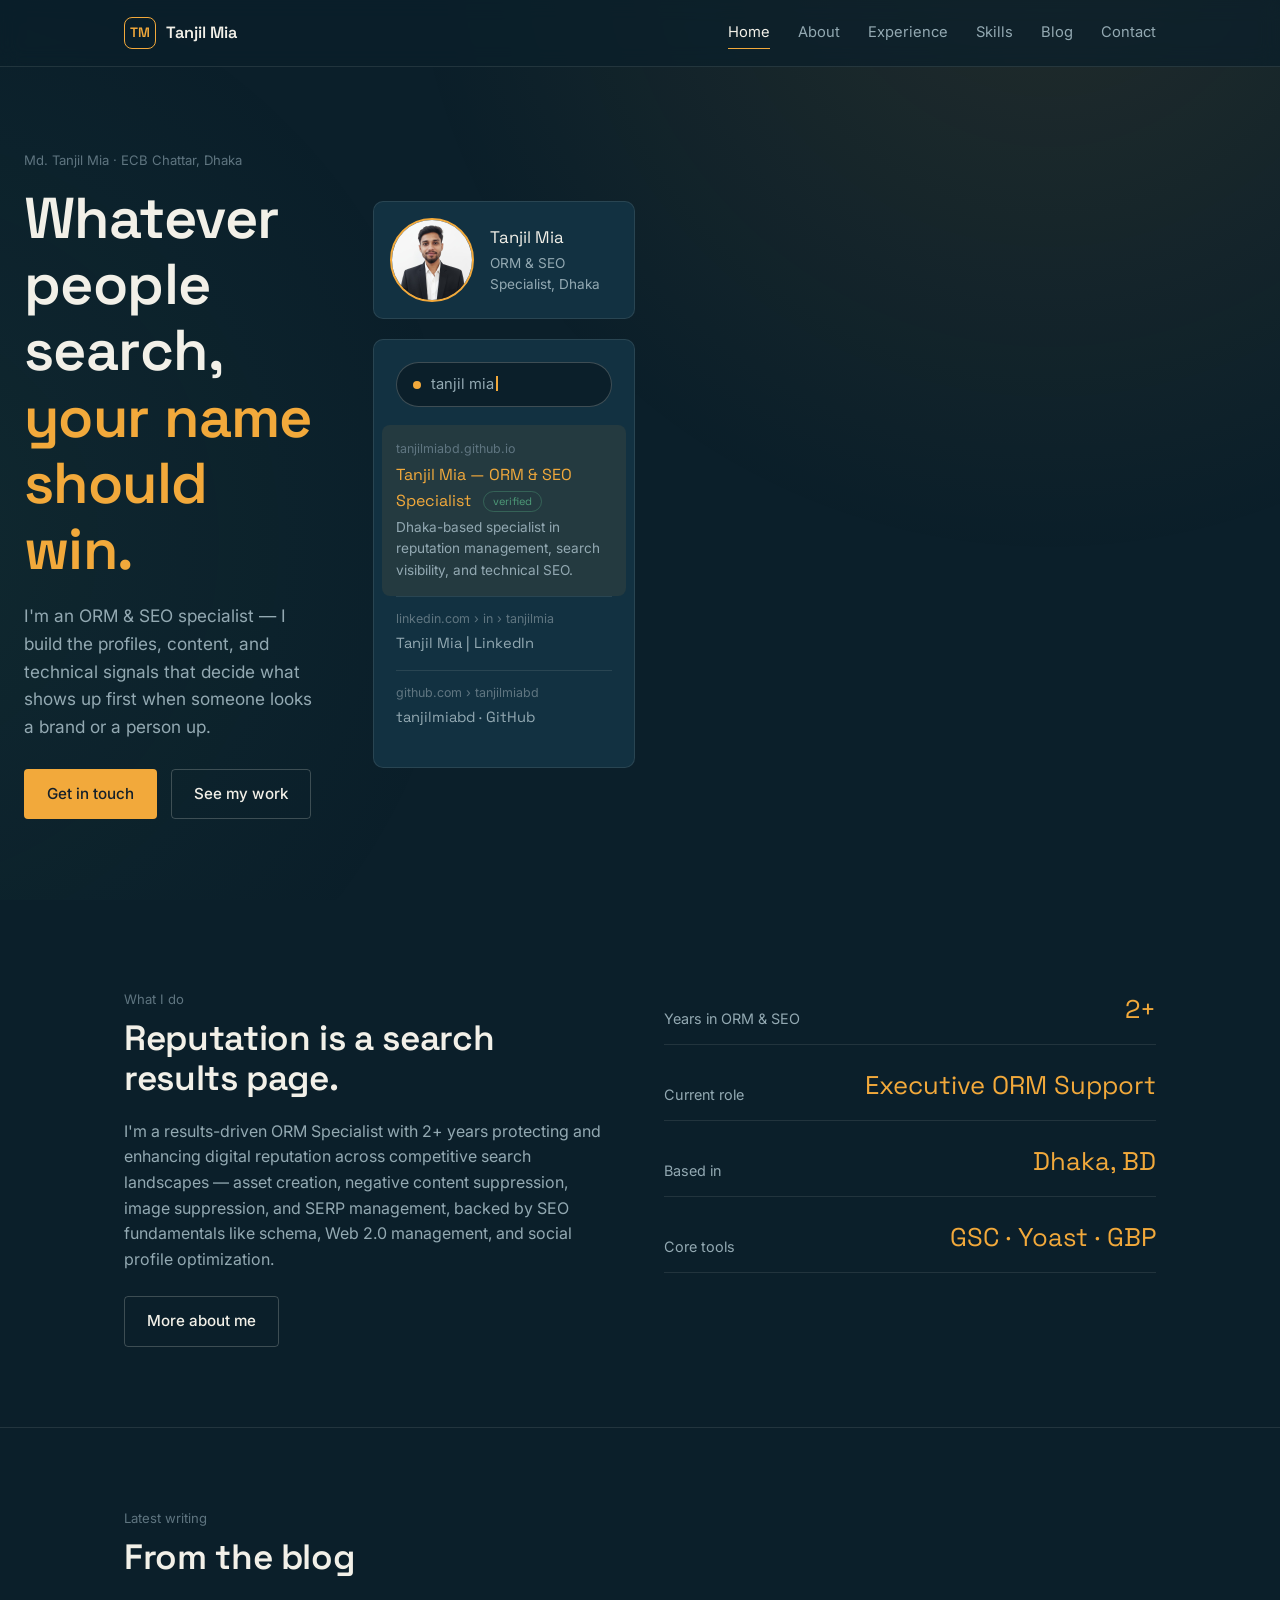
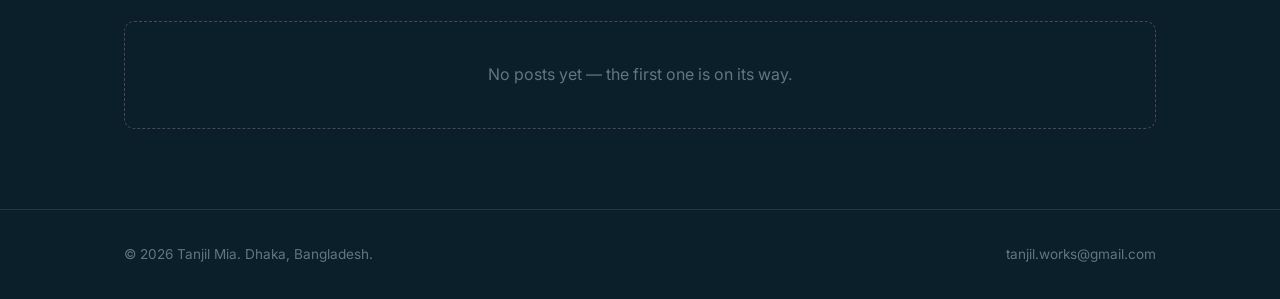
==== index.html @ c537a4bb "Add files via upload" ====
<!DOCTYPE html>
<html lang="en">
<head>
<meta charset="UTF-8">
<meta name="viewport" content="width=device-width, initial-scale=1">
<title>Tanjil Mia — Online Reputation &amp; SEO Specialist in Dhaka</title>
<meta name="description" content="Tanjil Mia is an Online Reputation Management (ORM) and SEO specialist based in Dhaka, Bangladesh, helping brands and individuals control what shows up first in search.">
<meta name="robots" content="index, follow">
<meta name="author" content="Md. Tanjil Mia">
<meta name="keywords" content="Tanjil Mia, Tanjil, ORM Specialist, SEO Specialist Dhaka, Online Reputation Management Bangladesh">
<link rel="canonical" href="https://tanjilmiabd.github.io/">

<!-- Open Graph -->
<meta property="og:type" content="profile">
<meta property="og:site_name" content="Tanjil Mia">
<meta property="og:locale" content="en_US">
<meta property="og:title" content="Tanjil Mia — Online Reputation & SEO Specialist">
<meta property="og:description" content="ORM &amp; SEO specialist in Dhaka, Bangladesh, helping brands and individuals control their search visibility.">
<meta property="og:url" content="https://tanjilmiabd.github.io/">
<meta property="og:image" content="https://tanjilmiabd.github.io/assets/og-cover.jpg">
<meta property="og:image:width" content="1200">
<meta property="og:image:height" content="630">
<meta property="profile:first_name" content="Tanjil">
<meta property="profile:last_name" content="Mia">

<!-- Twitter -->
<meta name="twitter:card" content="summary_large_image">
<meta name="twitter:title" content="Tanjil Mia — Online Reputation & SEO Specialist">
<meta name="twitter:description" content="ORM &amp; SEO specialist in Dhaka, Bangladesh, helping brands and individuals control their search visibility.">
<meta name="twitter:image" content="https://tanjilmiabd.github.io/assets/og-cover.jpg">

<!-- Icons / PWA -->
<link rel="icon" type="image/png" sizes="32x32" href="assets/favicon-32.png">
<link rel="apple-touch-icon" sizes="180x180" href="assets/apple-touch-icon.png">
<link rel="manifest" href="site.webmanifest">
<meta name="theme-color" content="#0b1f2a">

<link rel="preconnect" href="https://fonts.googleapis.com">
<link rel="preconnect" href="https://fonts.gstatic.com" crossorigin>
<link href="https://fonts.googleapis.com/css2?family=Space+Grotesk:wght@500;600;700&family=Inter:wght@400;500;600&display=swap" rel="stylesheet">
<link rel="stylesheet" href="css/style.css">
<script type="application/ld+json">
{
  "@context": "https://schema.org",
  "@graph": [
    {
      "@type": "Person",
      "@id": "https://tanjilmiabd.github.io/#person",
      "name": "Md. Tanjil Mia",
      "alternateName": "Tanjil Mia",
      "url": "https://tanjilmiabd.github.io/",
      "image": "https://tanjilmiabd.github.io/assets/tanjil-mia.jpg",
      "jobTitle": "Online Reputation Management (ORM) & SEO Specialist",
      "email": "mailto:tanjil.works@gmail.com",
      "telephone": "+8801618981530",
      "address": {
        "@type": "PostalAddress",
        "addressLocality": "Dhaka",
        "addressRegion": "Dhaka Division",
        "addressCountry": "BD"
      },
      "worksFor": {
        "@type": "Organization",
        "name": "Aan-Nahl Software"
      },
      "knowsAbout": ["Online Reputation Management", "SEO", "Schema Markup", "Google Business Profile", "Content Optimization"],
      "sameAs": []
    },
    {
      "@type": "WebSite",
      "@id": "https://tanjilmiabd.github.io/#website",
      "url": "https://tanjilmiabd.github.io/",
      "name": "Tanjil Mia",
      "publisher": { "@id": "https://tanjilmiabd.github.io/#person" },
      "inLanguage": "en"
    },
    {
      "@type": "ProfilePage",
      "@id": "https://tanjilmiabd.github.io/#profilepage",
      "url": "https://tanjilmiabd.github.io/",
      "about": { "@id": "https://tanjilmiabd.github.io/#person" },
      "inLanguage": "en"
    }
  ]
}
</script>
</head>
<body>

<nav class="nav">
  <div class="wrap">
    <a href="index.html" class="brand"><span class="brand-mark">TM</span> Tanjil Mia</a>
    <div class="nav-links">
      <a href="index.html" class="active">Home</a>
      <a href="about.html">About</a>
      <a href="experience.html">Experience</a>
      <a href="skills.html">Skills</a>
      <a href="blog.html">Blog</a>
      <a href="contact.html">Contact</a>
    </div>
    <button class="nav-toggle" aria-label="Menu">☰</button>
  </div>
</nav>

<header class="hero">
  <div class="wrap" style="display:grid; grid-template-columns:1.15fr 1fr; gap:48px; align-items:center;">
    <div>
      <div class="eyebrow">Md. Tanjil Mia · ECB Chattar, Dhaka</div>
      <h1>Whatever people search,<br><span class="accent">your name should win.</span></h1>
      <p class="lede">I'm an ORM &amp; SEO specialist — I build the profiles, content, and technical signals that decide what shows up first when someone looks a brand or a person up.</p>
      <div class="cta-row">
        <a href="contact.html" class="btn btn-primary">Get in touch</a>
        <a href="experience.html" class="btn btn-ghost">See my work</a>
      </div>
    </div>

    <div class="hero-right">
      <div class="hero-photo">
        <img src="assets/tanjil-mia.jpg" width="84" height="84" alt="Tanjil Mia, ORM and SEO Specialist, headshot photo" fetchpriority="high">
        <div>
          <div class="name">Tanjil Mia</div>
          <div class="role">ORM &amp; SEO Specialist, Dhaka</div>
        </div>
      </div>

      <div class="serp-card" aria-hidden="true">
        <div class="serp-bar"><span class="dot"></span><span id="typewriter" data-text="tanjil mia"></span></div>
        <div class="serp-result win">
          <div class="url">tanjilmiabd.github.io</div>
          <div class="title">Tanjil Mia — ORM &amp; SEO Specialist <span class="tag">verified</span></div>
          <p class="desc">Dhaka-based specialist in reputation management, search visibility, and technical SEO.</p>
        </div>
        <div class="serp-result">
          <div class="url">linkedin.com › in › tanjilmia</div>
          <div class="title" style="color:var(--text-muted); font-size:0.92rem;">Tanjil Mia | LinkedIn</div>
        </div>
        <div class="serp-result">
          <div class="url">github.com › tanjilmiabd</div>
          <div class="title" style="color:var(--text-muted); font-size:0.92rem;">tanjilmiabd · GitHub</div>
        </div>
      </div>
    </div>
  </div>
</header>

<section>
  <div class="wrap about-grid">
    <div>
      <div class="section-head" style="margin-bottom:20px;">
        <div class="eyebrow">What I do</div>
        <h2>Reputation is a search results page.</h2>
      </div>
      <p>I'm a results-driven ORM Specialist with 2+ years protecting and enhancing digital reputation across competitive search landscapes — asset creation, negative content suppression, image suppression, and SERP management, backed by SEO fundamentals like schema, Web 2.0 management, and social profile optimization.</p>
      <a href="about.html" class="btn btn-ghost" style="margin-top:8px;">More about me</a>
    </div>
    <div class="stat-list">
      <div class="stat"><span class="label">Years in ORM &amp; SEO</span><span class="num">2+</span></div>
      <div class="stat"><span class="label">Current role</span><span class="num">Executive ORM Support</span></div>
      <div class="stat"><span class="label">Based in</span><span class="num">Dhaka, BD</span></div>
      <div class="stat"><span class="label">Core tools</span><span class="num">GSC · Yoast · GBP</span></div>
    </div>
  </div>
</section>

<section>
  <div class="wrap">
    <div class="section-head">
      <div class="eyebrow">Latest writing</div>
      <h2>From the blog</h2>
    </div>
    <div id="home-posts" class="post-grid">
      <div class="empty-state">Loading recent posts…</div>
    </div>
  </div>
</section>

<footer>
  <div class="wrap" style="display:flex; justify-content:space-between; width:100%; flex-wrap:wrap; gap:10px;">
    <span>© <span id="year"></span> Tanjil Mia. Dhaka, Bangladesh.</span>
    <span><a href="mailto:tanjil.works@gmail.com">tanjil.works@gmail.com</a></span>
  </div>
</footer>

<script src="js/main.js"></script>
<script>
  document.getElementById("year").textContent = new Date().getFullYear();
  fetch("posts/index.json").then(r => r.json()).then(posts => {
    const el = document.getElementById("home-posts");
    if (!posts.length) { el.innerHTML = '<div class="empty-state">No posts yet — the first one is on its way.</div>'; return; }
    el.innerHTML = posts.slice(0, 3).map(p => `
      <div class="post-card">
        <div class="pdate">${p.date}</div>
        <div>
          <h3><a href="post.html?slug=${encodeURIComponent(p.slug)}">${p.title}</a></h3>
          <p>${p.excerpt || ""}</p>
        </div>
      </div>`).join("");
  }).catch(() => {
    document.getElementById("home-posts").innerHTML = '<div class="empty-state">No posts yet — the first one is on its way.</div>';
  });
</script>
</body>
</html>
---- css/style.css ----
/* ============================================================
   Tanjil Mia — Portfolio
   Design concept: "Signal & Visibility" — the visual language of
   search results and ranking, told through a deep ink-teal field,
   one amber "ping" accent, and a quiet verified-green for proof
   points. Space Grotesk carries headlines; Inter carries reading.
   ============================================================ */

:root {
  --bg: #0b1f2a;
  --bg-alt: #0f2836;
  --bg-raised: #123141;
  --text: #f2f0e8;
  --text-muted: #93a9b2;
  --text-faint: #5f7580;
  --accent: #f2a93b;
  --accent-dim: #a97a2e;
  --verified: #4f9d79;
  --line: rgba(242, 240, 232, 0.1);
  --line-strong: rgba(242, 240, 232, 0.22);
  --radius-s: 4px;
  --radius-m: 10px;
  --font-display: "Space Grotesk", "Segoe UI", sans-serif;
  --font-body: "Inter", "Segoe UI", sans-serif;
  --maxw: 1080px;
}

* { box-sizing: border-box; }

html {
  scroll-behavior: smooth;
  scroll-padding-top: 90px;
}

body {
  margin: 0;
  background: var(--bg);
  color: var(--text);
  font-family: var(--font-body);
  line-height: 1.6;
  -webkit-font-smoothing: antialiased;
}

body::before {
  content: "";
  position: fixed;
  inset: 0;
  pointer-events: none;
  z-index: 0;
  background:
    radial-gradient(circle at 82% -10%, rgba(242, 169, 59, 0.10), transparent 45%),
    radial-gradient(circle at -10% 60%, rgba(79, 157, 121, 0.08), transparent 40%);
}

img { max-width: 100%; display: block; }

a { color: inherit; text-decoration: none; }

h1, h2, h3, h4 {
  font-family: var(--font-display);
  font-weight: 600;
  line-height: 1.15;
  margin: 0 0 0.5em;
  letter-spacing: -0.01em;
}

h1 { font-size: clamp(2.2rem, 4.6vw, 3.6rem); }
h2 { font-size: clamp(1.6rem, 3vw, 2.2rem); }
h3 { font-size: 1.2rem; }

p { margin: 0 0 1em; color: var(--text-muted); max-width: 62ch; }

.wrap {
  max-width: var(--maxw);
  margin: 0 auto;
  padding: 0 24px;
  position: relative;
  z-index: 1;
}

/* ---------- Nav ---------- */

.nav {
  position: fixed;
  top: 0; left: 0; right: 0;
  z-index: 50;
  backdrop-filter: blur(10px);
  background: rgba(11, 31, 42, 0.72);
  border-bottom: 1px solid var(--line);
}

.nav .wrap {
  display: flex;
  align-items: center;
  justify-content: space-between;
  height: 66px;
}

.brand {
  display: flex;
  align-items: center;
  gap: 10px;
  font-family: var(--font-display);
  font-weight: 600;
  font-size: 1.02rem;
}

.brand-mark {
  width: 32px; height: 32px;
  border: 1.5px solid var(--accent);
  border-radius: 8px;
  display: flex; align-items: center; justify-content: center;
  font-size: 0.85rem;
  color: var(--accent);
}

.nav-links {
  display: flex;
  gap: 28px;
  font-size: 0.92rem;
}

.nav-links a {
  color: var(--text-muted);
  transition: color 0.15s ease;
  padding: 4px 0;
  border-bottom: 1px solid transparent;
}

.nav-links a:hover,
.nav-links a.active {
  color: var(--text);
  border-color: var(--accent);
}

.nav-toggle {
  display: none;
  background: none;
  border: 1px solid var(--line-strong);
  border-radius: 6px;
  color: var(--text);
  width: 38px; height: 38px;
  font-size: 1.1rem;
  cursor: pointer;
}

@media (max-width: 760px) {
  .nav-links {
    position: absolute;
    top: 66px; left: 0; right: 0;
    background: var(--bg-alt);
    border-bottom: 1px solid var(--line);
    flex-direction: column;
    gap: 0;
    display: none;
  }
  .nav-links.open { display: flex; }
  .nav-links a {
    padding: 14px 24px;
    border-bottom: 1px solid var(--line);
    width: 100%;
  }
  .nav-toggle { display: block; }
}

/* ---------- Hero ---------- */

.hero {
  padding: 150px 0 90px;
  display: grid;
  grid-template-columns: 1.15fr 1fr;
  gap: 48px;
  align-items: center;
}

@media (max-width: 860px) {
  .hero { grid-template-columns: 1fr; padding-top: 120px; }
}

.eyebrow {
  font-size: 0.82rem;
  color: var(--text-faint);
  margin-bottom: 14px;
}

.hero h1 { margin-bottom: 20px; }
.hero h1 .accent { color: var(--accent); }

.hero .lede { font-size: 1.08rem; max-width: 46ch; }

.cta-row { display: flex; gap: 14px; margin-top: 28px; flex-wrap: wrap; }

.btn {
  display: inline-flex;
  align-items: center;
  gap: 8px;
  padding: 12px 22px;
  border-radius: var(--radius-s);
  font-size: 0.95rem;
  font-weight: 500;
  cursor: pointer;
  border: 1px solid transparent;
  transition: transform 0.12s ease, background 0.15s ease, border-color 0.15s ease;
}

.btn:hover { transform: translateY(-1px); }

.btn-primary { background: var(--accent); color: #14202a; }
.btn-primary:hover { background: #ffbf5c; }

.btn-ghost {
  border-color: var(--line-strong);
  color: var(--text);
}
.btn-ghost:hover { border-color: var(--accent); color: var(--accent); }

/* hero photo + mock search stacked in right column */

.hero-right { display: flex; flex-direction: column; gap: 20px; }

.hero-photo {
  display: flex;
  align-items: center;
  gap: 16px;
  background: var(--bg-raised);
  border: 1px solid var(--line);
  border-radius: var(--radius-m);
  padding: 16px;
}

.hero-photo img {
  width: 84px; height: 84px;
  border-radius: 50%;
  object-fit: cover;
  border: 2px solid var(--accent);
  flex-shrink: 0;
}

.hero-photo .name { font-family: var(--font-display); font-size: 1.05rem; margin-bottom: 2px; }
.hero-photo .role { font-size: 0.85rem; color: var(--text-muted); }

/* mock search-result card in hero */

.serp-card {
  background: var(--bg-raised);
  border: 1px solid var(--line);
  border-radius: var(--radius-m);
  padding: 22px;
}

.serp-bar {
  display: flex;
  align-items: center;
  gap: 10px;
  background: var(--bg);
  border: 1px solid var(--line-strong);
  border-radius: 999px;
  padding: 10px 16px;
  font-size: 0.92rem;
  color: var(--text-muted);
  margin-bottom: 18px;
}

.serp-bar .dot {
  width: 8px; height: 8px; border-radius: 50%;
  background: var(--accent);
  flex-shrink: 0;
}

#typewriter::after {
  content: "";
  display: inline-block;
  width: 2px; height: 1em;
  background: var(--accent);
  margin-left: 2px;
  vertical-align: -2px;
  animation: blink 1s steps(1) infinite;
}

@keyframes blink { 50% { opacity: 0; } }

.serp-result {
  padding: 12px 0;
  border-top: 1px solid var(--line);
}
.serp-result:first-child { border-top: none; }

.serp-result .url { font-size: 0.78rem; color: var(--text-faint); margin-bottom: 3px; }
.serp-result .title { font-family: var(--font-display); font-size: 1rem; margin-bottom: 3px; }
.serp-result .desc { font-size: 0.85rem; margin: 0; color: var(--text-muted); }

.serp-result.win {
  background: rgba(242, 169, 59, 0.08);
  margin: 0 -14px;
  padding: 14px;
  border-radius: 8px;
  border-top: none;
}
.serp-result.win .title { color: var(--accent); }
.serp-result.win .tag {
  display: inline-block;
  font-size: 0.68rem;
  color: var(--verified);
  border: 1px solid rgba(79, 157, 121, 0.4);
  border-radius: 999px;
  padding: 1px 9px;
  margin-left: 8px;
  transform: translateY(-1px);
}

/* ---------- Section shell ---------- */

section { padding: 80px 0; border-top: 1px solid var(--line); }
section:first-of-type { border-top: none; }

.section-head { margin-bottom: 44px; max-width: 56ch; }
.section-head .eyebrow { margin-bottom: 8px; }

/* ---------- About ---------- */

.about-grid {
  display: grid;
  grid-template-columns: 1fr 1fr;
  gap: 48px;
}
@media (max-width: 760px) { .about-grid { grid-template-columns: 1fr; } }

.stat-list { display: flex; flex-direction: column; gap: 20px; }
.stat {
  display: flex;
  justify-content: space-between;
  border-bottom: 1px solid var(--line);
  padding-bottom: 14px;
}
.stat .num { font-family: var(--font-display); font-size: 1.6rem; color: var(--accent); }
.stat .label { color: var(--text-muted); font-size: 0.9rem; align-self: flex-end; }

/* ---------- Experience timeline ---------- */

.timeline { display: flex; flex-direction: column; }

.tl-item {
  display: grid;
  grid-template-columns: 130px 1px 1fr;
  gap: 28px;
  padding-bottom: 40px;
  position: relative;
}
.tl-item:last-child { padding-bottom: 0; }

.tl-date {
  font-family: var(--font-display);
  font-size: 0.85rem;
  color: var(--text-faint);
  padding-top: 2px;
}

.tl-rail { background: var(--line-strong); position: relative; }
.tl-rail::before {
  content: "";
  position: absolute;
  top: 4px; left: 50%;
  width: 9px; height: 9px;
  border-radius: 50%;
  background: var(--accent);
  transform: translateX(-50%);
}

.tl-role { font-family: var(--font-display); font-size: 1.15rem; margin-bottom: 2px; }
.tl-org { color: var(--accent); font-size: 0.92rem; margin-bottom: 10px; display: block; }
.tl-item ul { margin: 0; padding-left: 18px; color: var(--text-muted); font-size: 0.94rem; }
.tl-item li { margin-bottom: 6px; }

@media (max-width: 640px) {
  .tl-item { grid-template-columns: 20px 1fr; }
  .tl-date { grid-column: 1 / -1; padding-top: 0; margin-bottom: 6px; }
  .tl-rail { grid-row: 2; }
}

/* ---------- Skills ---------- */

.skill-group { margin-bottom: 34px; }
.skill-group:last-child { margin-bottom: 0; }
.skill-group h3 { color: var(--text); margin-bottom: 14px; font-size: 1rem; }
.skill-group .cat-label { color: var(--text-faint); font-size: 0.78rem; margin-bottom: 6px; display: block; }

.pill-row { display: flex; flex-wrap: wrap; gap: 9px; }
.pill {
  border: 1px solid var(--line-strong);
  border-radius: 999px;
  padding: 7px 15px;
  font-size: 0.85rem;
  color: var(--text-muted);
}
.pill.core { border-color: rgba(242, 169, 59, 0.4); color: var(--text); }

/* ---------- Blog ---------- */

.post-grid { display: flex; flex-direction: column; gap: 0; }

.post-card {
  padding: 26px 0;
  border-top: 1px solid var(--line);
  display: grid;
  grid-template-columns: 130px 1fr;
  gap: 24px;
}
.post-card:first-child { border-top: none; }
@media (max-width: 600px) { .post-card { grid-template-columns: 1fr; gap: 8px; } }

.post-card .pdate { color: var(--text-faint); font-size: 0.85rem; font-family: var(--font-display); }
.post-card h3 { margin-bottom: 8px; }
.post-card h3 a:hover { color: var(--accent); }
.post-card .tags { margin-top: 10px; }
.post-card .tags span {
  font-size: 0.72rem;
  color: var(--text-faint);
  border: 1px solid var(--line);
  border-radius: 999px;
  padding: 2px 10px;
  margin-right: 6px;
}

.empty-state {
  border: 1px dashed var(--line-strong);
  border-radius: var(--radius-m);
  padding: 40px;
  text-align: center;
  color: var(--text-faint);
}

/* single post */

.post-header { margin-bottom: 36px; }
.post-header .pdate { color: var(--text-faint); font-family: var(--font-display); font-size: 0.9rem; }
.post-body { max-width: 68ch; color: var(--text); }
.post-body p { color: var(--text); max-width: none; }
.post-body h2, .post-body h3 { margin-top: 1.4em; }
.post-body a { color: var(--accent); border-bottom: 1px solid var(--accent-dim); }
.back-link { display: inline-block; margin-bottom: 30px; color: var(--text-muted); font-size: 0.9rem; }
.back-link:hover { color: var(--accent); }

/* ---------- Contact ---------- */

.contact-grid {
  display: grid;
  grid-template-columns: 1fr 1fr;
  gap: 40px;
}
@media (max-width: 760px) { .contact-grid { grid-template-columns: 1fr; } }

.contact-row {
  display: flex;
  justify-content: space-between;
  padding: 16px 0;
  border-top: 1px solid var(--line);
  font-size: 0.95rem;
}
.contact-row:last-child { border-bottom: 1px solid var(--line); }
.contact-row .k { color: var(--text-faint); }
.contact-row a:hover { color: var(--accent); }

/* ---------- Footer ---------- */

footer {
  border-top: 1px solid var(--line);
  padding: 34px 0;
  font-size: 0.85rem;
  color: var(--text-faint);
  display: flex;
  justify-content: space-between;
  flex-wrap: wrap;
  gap: 10px;
}
footer a:hover { color: var(--accent); }

/* ---------- Admin ---------- */

.admin-shell { padding: 140px 0 80px; }
.admin-lock {
  max-width: 440px;
  margin: 0 auto;
  text-align: center;
}
.field { margin-bottom: 18px; }
.field label {
  display: block;
  font-size: 0.85rem;
  color: var(--text-muted);
  margin-bottom: 6px;
}
.field input, .field textarea {
  width: 100%;
  background: var(--bg-raised);
  border: 1px solid var(--line-strong);
  border-radius: var(--radius-s);
  color: var(--text);
  padding: 11px 13px;
  font-family: var(--font-body);
  font-size: 0.95rem;
}
.field textarea { min-height: 220px; resize: vertical; font-family: monospace; }
.field small { color: var(--text-faint); display: block; margin-top: 5px; }

.admin-grid { display: grid; grid-template-columns: 1fr 1fr; gap: 18px; }
@media (max-width: 640px) { .admin-grid { grid-template-columns: 1fr; } }

.notice {
  border-radius: var(--radius-s);
  padding: 12px 16px;
  font-size: 0.88rem;
  margin-bottom: 20px;
}
.notice.warn { background: rgba(242, 169, 59, 0.1); border: 1px solid rgba(242, 169, 59, 0.35); color: var(--accent); }
.notice.ok { background: rgba(79, 157, 121, 0.12); border: 1px solid rgba(79, 157, 121, 0.4); color: var(--verified); }
.notice.err { background: rgba(210, 90, 80, 0.12); border: 1px solid rgba(210, 90, 80, 0.4); color: #e08a80; }

.existing-post-row {
  display: flex;
  justify-content: space-between;
  align-items: center;
  padding: 12px 0;
  border-top: 1px solid var(--line);
  font-size: 0.9rem;
}
.existing-post-row button {
  background: none;
  border: 1px solid var(--line-strong);
  color: var(--text-faint);
  border-radius: 6px;
  padding: 5px 12px;
  font-size: 0.78rem;
  cursor: pointer;
}
.existing-post-row button:hover { border-color: #e08a80; color: #e08a80; }

@media (prefers-reduced-motion: reduce) {
  html { scroll-behavior: auto; }
  #typewriter::after { animation: none; }
}
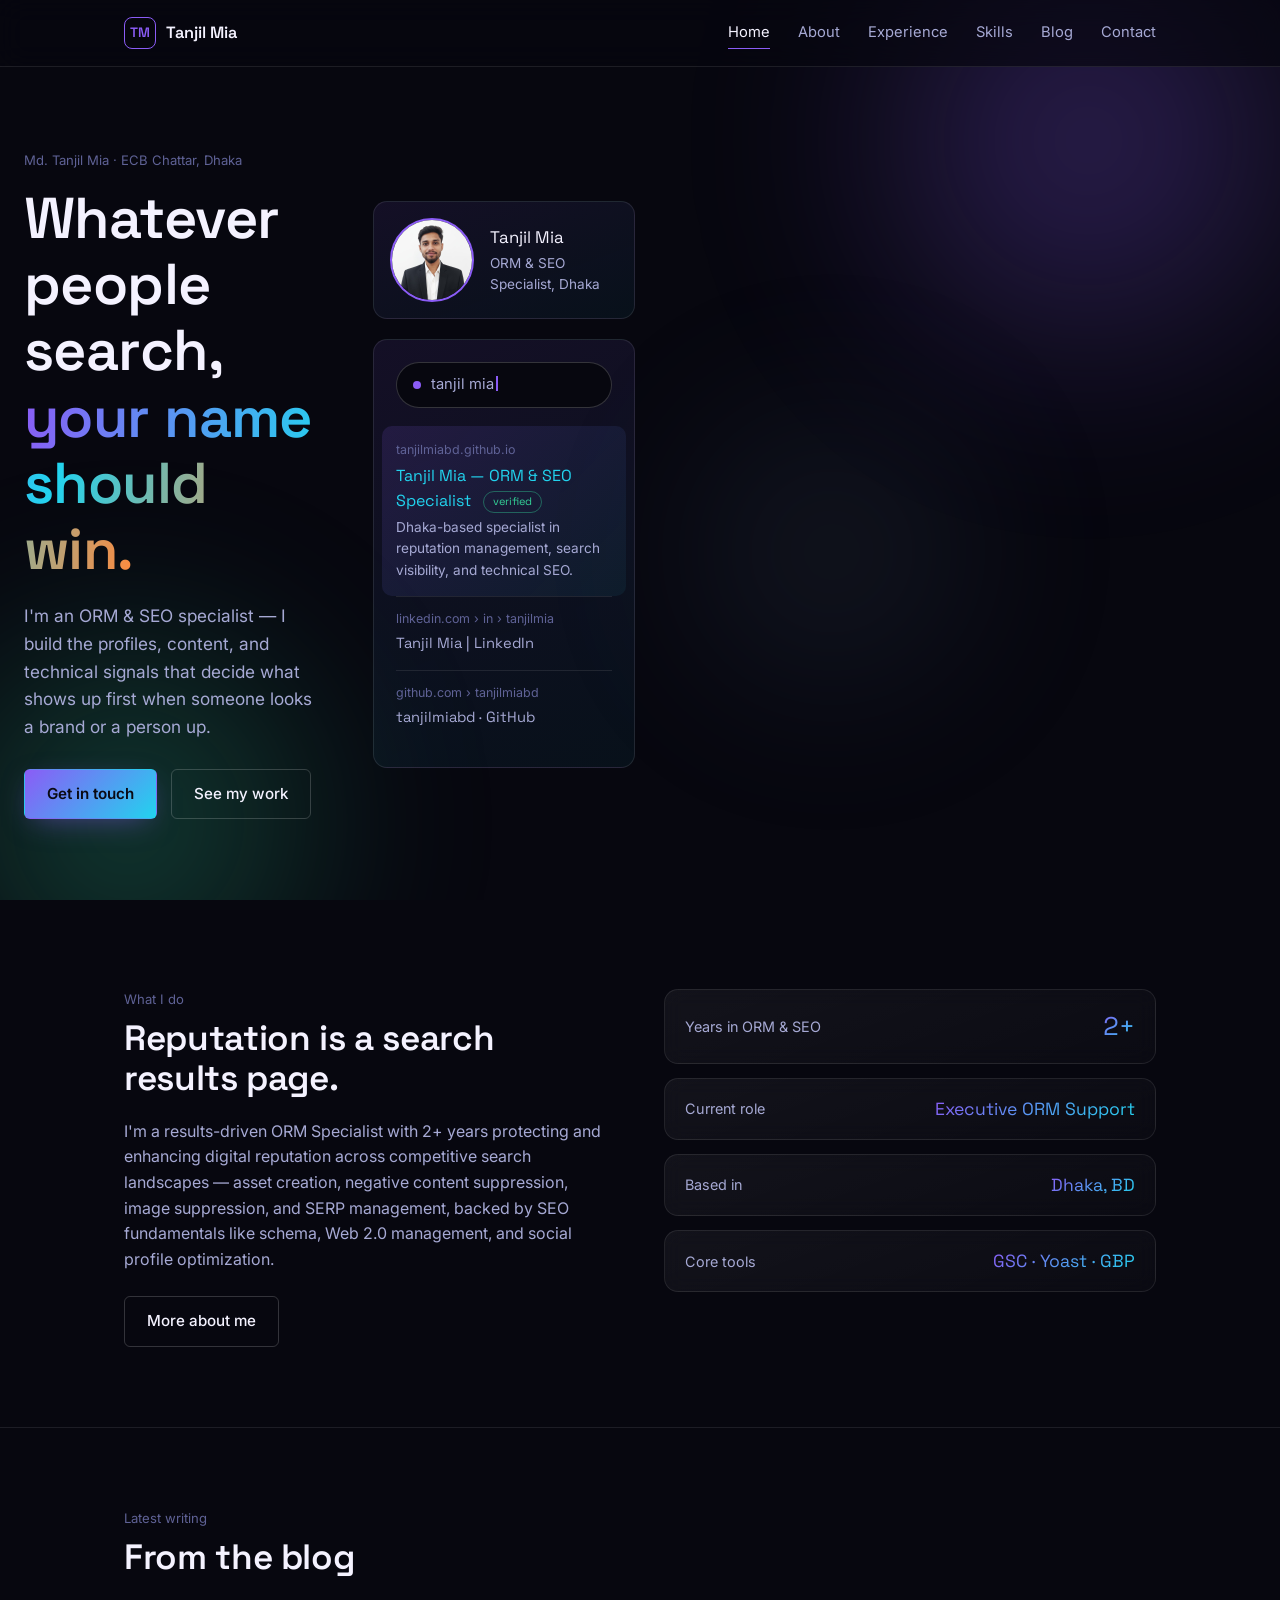
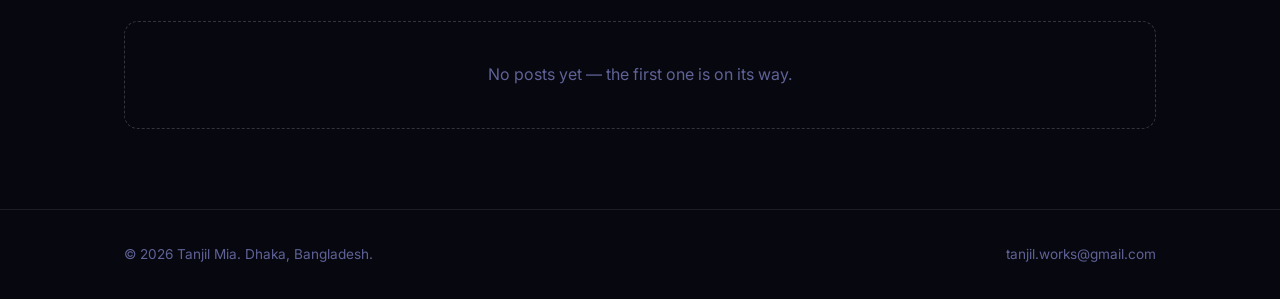
==== commit cc0f3ddc: "Add files via upload" ====
--- a/index.html
+++ b/index.html
@@ -33,7 +33,7 @@
 <link rel="icon" type="image/png" sizes="32x32" href="assets/favicon-32.png">
 <link rel="apple-touch-icon" sizes="180x180" href="assets/apple-touch-icon.png">
 <link rel="manifest" href="site.webmanifest">
-<meta name="theme-color" content="#0b1f2a">
+<meta name="theme-color" content="#07070f">
 
 <link rel="preconnect" href="https://fonts.googleapis.com">
 <link rel="preconnect" href="https://fonts.gstatic.com" crossorigin>
@@ -86,6 +86,9 @@
 </script>
 </head>
 <body>
+<div class="scroll-progress" id="scrollProgress"></div>
+<div class="bg-aurora" aria-hidden="true"><span class="b1"></span><span class="b2"></span><span class="b3"></span></div>
+<div class="cursor-glow" id="cursorGlow" aria-hidden="true"></div>
 
 <nav class="nav">
   <div class="wrap">
@@ -105,25 +108,28 @@
 <header class="hero">
   <div class="wrap" style="display:grid; grid-template-columns:1.15fr 1fr; gap:48px; align-items:center;">
     <div>
-      <div class="eyebrow">Md. Tanjil Mia · ECB Chattar, Dhaka</div>
-      <h1>Whatever people search,<br><span class="accent">your name should win.</span></h1>
-      <p class="lede">I'm an ORM &amp; SEO specialist — I build the profiles, content, and technical signals that decide what shows up first when someone looks a brand or a person up.</p>
-      <div class="cta-row">
+      <div class="eyebrow hero-enter d1">Md. Tanjil Mia · ECB Chattar, Dhaka</div>
+      <h1 class="hero-enter d2">Whatever people search,<br><span class="accent grad-text">your name should win.</span></h1>
+      <p class="lede hero-enter d3">I'm an ORM &amp; SEO specialist — I build the profiles, content, and technical signals that decide what shows up first when someone looks a brand or a person up.</p>
+      <div class="cta-row hero-enter d4">
         <a href="contact.html" class="btn btn-primary">Get in touch</a>
         <a href="experience.html" class="btn btn-ghost">See my work</a>
       </div>
     </div>
 
-    <div class="hero-right">
-      <div class="hero-photo">
-        <img src="assets/tanjil-mia.jpg" width="84" height="84" alt="Tanjil Mia, ORM and SEO Specialist, headshot photo" fetchpriority="high">
-        <div>
+    <div class="hero-right hero-enter d3">
+      <div class="hero-photo tilt-card">
+        <span class="radar-ring"></span>
+        <span class="radar-ring r2"></span>
+        <span class="radar-ring r3"></span>
+        <img src="assets/tanjil-mia.jpg" width="84" height="84" alt="Tanjil Mia, ORM and SEO Specialist, headshot photo" fetchpriority="high" style="position:relative; z-index:1;">
+        <div style="position:relative; z-index:1;">
           <div class="name">Tanjil Mia</div>
           <div class="role">ORM &amp; SEO Specialist, Dhaka</div>
         </div>
       </div>
 
-      <div class="serp-card" aria-hidden="true">
+      <div class="serp-card tilt-card" aria-hidden="true">
         <div class="serp-bar"><span class="dot"></span><span id="typewriter" data-text="tanjil mia"></span></div>
         <div class="serp-result win">
           <div class="url">tanjilmiabd.github.io</div>
@@ -145,7 +151,7 @@
 
 <section>
   <div class="wrap about-grid">
-    <div>
+    <div class="reveal">
       <div class="section-head" style="margin-bottom:20px;">
         <div class="eyebrow">What I do</div>
         <h2>Reputation is a search results page.</h2>
@@ -153,18 +159,18 @@
       <p>I'm a results-driven ORM Specialist with 2+ years protecting and enhancing digital reputation across competitive search landscapes — asset creation, negative content suppression, image suppression, and SERP management, backed by SEO fundamentals like schema, Web 2.0 management, and social profile optimization.</p>
       <a href="about.html" class="btn btn-ghost" style="margin-top:8px;">More about me</a>
     </div>
-    <div class="stat-list">
-      <div class="stat"><span class="label">Years in ORM &amp; SEO</span><span class="num">2+</span></div>
-      <div class="stat"><span class="label">Current role</span><span class="num">Executive ORM Support</span></div>
-      <div class="stat"><span class="label">Based in</span><span class="num">Dhaka, BD</span></div>
-      <div class="stat"><span class="label">Core tools</span><span class="num">GSC · Yoast · GBP</span></div>
+    <div class="stat-list reveal">
+      <div class="stat"><span class="label">Years in ORM &amp; SEO</span><span class="num" data-count="2+">0</span></div>
+      <div class="stat"><span class="label">Current role</span><span class="num" style="font-size:1.1rem;">Executive ORM Support</span></div>
+      <div class="stat"><span class="label">Based in</span><span class="num" style="font-size:1.1rem;">Dhaka, BD</span></div>
+      <div class="stat"><span class="label">Core tools</span><span class="num" style="font-size:1.1rem;">GSC · Yoast · GBP</span></div>
     </div>
   </div>
 </section>
 
 <section>
   <div class="wrap">
-    <div class="section-head">
+    <div class="section-head reveal">
       <div class="eyebrow">Latest writing</div>
       <h2>From the blog</h2>
     </div>
@@ -182,19 +188,21 @@
 </footer>
 
 <script src="js/main.js"></script>
+<script src="js/reveal.js"></script>
 <script>
   document.getElementById("year").textContent = new Date().getFullYear();
   fetch("posts/index.json").then(r => r.json()).then(posts => {
     const el = document.getElementById("home-posts");
     if (!posts.length) { el.innerHTML = '<div class="empty-state">No posts yet — the first one is on its way.</div>'; return; }
     el.innerHTML = posts.slice(0, 3).map(p => `
-      <div class="post-card">
+      <div class="post-card reveal tilt-card">
         <div class="pdate">${p.date}</div>
         <div>
           <h3><a href="post.html?slug=${encodeURIComponent(p.slug)}">${p.title}</a></h3>
           <p>${p.excerpt || ""}</p>
         </div>
       </div>`).join("");
+    if (window.initReveal) window.initReveal();
   }).catch(() => {
     document.getElementById("home-posts").innerHTML = '<div class="empty-state">No posts yet — the first one is on its way.</div>';
   });
--- a/css/style.css
+++ b/css/style.css
@@ -1,28 +1,34 @@
 /* ============================================================
    Tanjil Mia — Portfolio
-   Design concept: "Signal & Visibility" — the visual language of
-   search results and ranking, told through a deep ink-teal field,
-   one amber "ping" accent, and a quiet verified-green for proof
-   points. Space Grotesk carries headlines; Inter carries reading.
+   Design concept: "Signal Field" — a premium evolution of the
+   original search/SERP idea. A near-black field with a slow,
+   glowing violet–cyan–amber aurora drifting behind glass panels;
+   gradient headlines, magnetic buttons, tilting 3D cards,
+   and scroll reveals give it a modern, high-end feel.
+   Space Grotesk carries headlines; Inter carries reading.
    ============================================================ */
 
 :root {
-  --bg: #0b1f2a;
-  --bg-alt: #0f2836;
-  --bg-raised: #123141;
-  --text: #f2f0e8;
-  --text-muted: #93a9b2;
-  --text-faint: #5f7580;
-  --accent: #f2a93b;
-  --accent-dim: #a97a2e;
-  --verified: #4f9d79;
-  --line: rgba(242, 240, 232, 0.1);
-  --line-strong: rgba(242, 240, 232, 0.22);
-  --radius-s: 4px;
-  --radius-m: 10px;
+  --bg: #07070f;
+  --bg-alt: #0b0c1a;
+  --bg-raised: rgba(255, 255, 255, 0.045);
+  --text: #f4f2ff;
+  --text-muted: #a6a9d4;
+  --text-faint: #5f6296;
+  --accent: #8b5cf6;
+  --accent-2: #ff8a3d;
+  --accent-3: #22d3ee;
+  --accent-dim: #6d46c9;
+  --verified: #34d399;
+  --line: rgba(255, 255, 255, 0.09);
+  --line-strong: rgba(255, 255, 255, 0.18);
+  --radius-s: 6px;
+  --radius-m: 14px;
   --font-display: "Space Grotesk", "Segoe UI", sans-serif;
   --font-body: "Inter", "Segoe UI", sans-serif;
   --maxw: 1080px;
+  --grad-main: linear-gradient(135deg, var(--accent), var(--accent-3));
+  --grad-warm: linear-gradient(135deg, var(--accent-2), var(--accent));
 }
 
 * { box-sizing: border-box; }
@@ -39,17 +45,7 @@
   font-family: var(--font-body);
   line-height: 1.6;
   -webkit-font-smoothing: antialiased;
-}
-
-body::before {
-  content: "";
-  position: fixed;
-  inset: 0;
-  pointer-events: none;
-  z-index: 0;
-  background:
-    radial-gradient(circle at 82% -10%, rgba(242, 169, 59, 0.10), transparent 45%),
-    radial-gradient(circle at -10% 60%, rgba(79, 157, 121, 0.08), transparent 40%);
+  overflow-x: hidden;
 }
 
 img { max-width: 100%; display: block; }
@@ -84,8 +80,8 @@
   position: fixed;
   top: 0; left: 0; right: 0;
   z-index: 50;
-  backdrop-filter: blur(10px);
-  background: rgba(11, 31, 42, 0.72);
+  backdrop-filter: blur(14px);
+  background: rgba(7, 7, 15, 0.68);
   border-bottom: 1px solid var(--line);
 }
 
@@ -184,7 +180,6 @@
 }
 
 .hero h1 { margin-bottom: 20px; }
-.hero h1 .accent { color: var(--accent); }
 
 .hero .lede { font-size: 1.08rem; max-width: 46ch; }
 
@@ -205,8 +200,8 @@
 
 .btn:hover { transform: translateY(-1px); }
 
-.btn-primary { background: var(--accent); color: #14202a; }
-.btn-primary:hover { background: #ffbf5c; }
+.btn-primary { background: var(--grad-main); color: #0a0a14; font-weight: 600; box-shadow: 0 8px 30px -10px rgba(139, 92, 246, 0.55); }
+.btn-primary:hover { box-shadow: 0 12px 36px -8px rgba(139, 92, 246, 0.75); }
 
 .btn-ghost {
   border-color: var(--line-strong);
@@ -290,18 +285,18 @@
 .serp-result .desc { font-size: 0.85rem; margin: 0; color: var(--text-muted); }
 
 .serp-result.win {
-  background: rgba(242, 169, 59, 0.08);
+  background: linear-gradient(135deg, rgba(139,92,246,0.14), rgba(34,211,238,0.06));
   margin: 0 -14px;
   padding: 14px;
-  border-radius: 8px;
+  border-radius: 10px;
   border-top: none;
 }
-.serp-result.win .title { color: var(--accent); }
+.serp-result.win .title { color: var(--accent-3); }
 .serp-result.win .tag {
   display: inline-block;
   font-size: 0.68rem;
   color: var(--verified);
-  border: 1px solid rgba(79, 157, 121, 0.4);
+  border: 1px solid rgba(52, 211, 153, 0.4);
   border-radius: 999px;
   padding: 1px 9px;
   margin-left: 8px;
@@ -325,15 +320,19 @@
 }
 @media (max-width: 760px) { .about-grid { grid-template-columns: 1fr; } }
 
-.stat-list { display: flex; flex-direction: column; gap: 20px; }
+.stat-list { display: flex; flex-direction: column; gap: 14px; }
 .stat {
   display: flex;
   justify-content: space-between;
-  border-bottom: 1px solid var(--line);
-  padding-bottom: 14px;
-}
-.stat .num { font-family: var(--font-display); font-size: 1.6rem; color: var(--accent); }
-.stat .label { color: var(--text-muted); font-size: 0.9rem; align-self: flex-end; }
+  align-items: center;
+  padding: 16px 20px;
+  border-radius: var(--radius-m);
+  background: linear-gradient(160deg, rgba(255,255,255,0.05), rgba(255,255,255,0.02));
+  backdrop-filter: blur(10px);
+  border: 1px solid var(--line);
+}
+.stat .num { font-family: var(--font-display); font-size: 1.6rem; background: var(--grad-main); -webkit-background-clip: text; background-clip: text; color: transparent; }
+.stat .label { color: var(--text-muted); font-size: 0.9rem; }
 
 /* ---------- Experience timeline ---------- */
 
@@ -384,28 +383,36 @@
 .skill-group h3 { color: var(--text); margin-bottom: 14px; font-size: 1rem; }
 .skill-group .cat-label { color: var(--text-faint); font-size: 0.78rem; margin-bottom: 6px; display: block; }
 
-.pill-row { display: flex; flex-wrap: wrap; gap: 9px; }
+.pill-row { display: flex; flex-wrap: wrap; gap: 10px; }
 .pill {
   border: 1px solid var(--line-strong);
   border-radius: 999px;
-  padding: 7px 15px;
+  padding: 8px 16px;
   font-size: 0.85rem;
   color: var(--text-muted);
-}
-.pill.core { border-color: rgba(242, 169, 59, 0.4); color: var(--text); }
+  background: rgba(255, 255, 255, 0.03);
+  backdrop-filter: blur(6px);
+}
+.pill.core {
+  border-color: rgba(139, 92, 246, 0.5);
+  color: var(--text);
+  background: linear-gradient(135deg, rgba(139,92,246,0.16), rgba(34,211,238,0.08));
+}
 
 /* ---------- Blog ---------- */
 
-.post-grid { display: flex; flex-direction: column; gap: 0; }
+.post-grid { display: flex; flex-direction: column; gap: 16px; }
 
 .post-card {
-  padding: 26px 0;
-  border-top: 1px solid var(--line);
+  padding: 24px;
+  border-radius: var(--radius-m);
+  background: linear-gradient(160deg, rgba(255,255,255,0.05), rgba(255,255,255,0.015));
+  backdrop-filter: blur(10px);
+  border: 1px solid var(--line);
   display: grid;
   grid-template-columns: 130px 1fr;
   gap: 24px;
 }
-.post-card:first-child { border-top: none; }
 @media (max-width: 600px) { .post-card { grid-template-columns: 1fr; gap: 8px; } }
 
 .post-card .pdate { color: var(--text-faint); font-size: 0.85rem; font-family: var(--font-display); }
@@ -449,6 +456,14 @@
 }
 @media (max-width: 760px) { .contact-grid { grid-template-columns: 1fr; } }
 
+.contact-grid > div {
+  padding: 26px;
+  border-radius: var(--radius-m);
+  background: linear-gradient(160deg, rgba(255,255,255,0.045), rgba(255,255,255,0.015));
+  backdrop-filter: blur(10px);
+  border: 1px solid var(--line);
+}
+
 .contact-row {
   display: flex;
   justify-content: space-between;
@@ -498,6 +513,12 @@
   padding: 11px 13px;
   font-family: var(--font-body);
   font-size: 0.95rem;
+  transition: border-color 0.2s ease, box-shadow 0.2s ease;
+}
+.field input:focus, .field textarea:focus {
+  outline: none;
+  border-color: var(--accent);
+  box-shadow: 0 0 0 3px rgba(139, 92, 246, 0.2);
 }
 .field textarea { min-height: 220px; resize: vertical; font-family: monospace; }
 .field small { color: var(--text-faint); display: block; margin-top: 5px; }
@@ -511,9 +532,9 @@
   font-size: 0.88rem;
   margin-bottom: 20px;
 }
-.notice.warn { background: rgba(242, 169, 59, 0.1); border: 1px solid rgba(242, 169, 59, 0.35); color: var(--accent); }
-.notice.ok { background: rgba(79, 157, 121, 0.12); border: 1px solid rgba(79, 157, 121, 0.4); color: var(--verified); }
-.notice.err { background: rgba(210, 90, 80, 0.12); border: 1px solid rgba(210, 90, 80, 0.4); color: #e08a80; }
+.notice.warn { background: rgba(255, 138, 61, 0.12); border: 1px solid rgba(255, 138, 61, 0.4); color: var(--accent-2); }
+.notice.ok { background: rgba(52, 211, 153, 0.12); border: 1px solid rgba(52, 211, 153, 0.4); color: var(--verified); }
+.notice.err { background: rgba(239, 68, 68, 0.12); border: 1px solid rgba(239, 68, 68, 0.4); color: #f87171; }
 
 .existing-post-row {
   display: flex;
@@ -532,9 +553,209 @@
   font-size: 0.78rem;
   cursor: pointer;
 }
-.existing-post-row button:hover { border-color: #e08a80; color: #e08a80; }
+.existing-post-row button:hover { border-color: #f87171; color: #f87171; }
 
 @media (prefers-reduced-motion: reduce) {
   html { scroll-behavior: auto; }
   #typewriter::after { animation: none; }
 }
+
+/* ============================================================
+   PREMIUM LAYER — "Signal Field"
+   Animated aurora field, glass surfaces, scroll reveals, tilt,
+   glow cursor, gradient text, and a top scroll-progress bar.
+   ============================================================ */
+
+/* ---- animated background field ---- */
+
+.bg-aurora {
+  position: fixed;
+  inset: 0;
+  z-index: 0;
+  overflow: hidden;
+  pointer-events: none;
+}
+.bg-aurora span {
+  position: absolute;
+  border-radius: 50%;
+  filter: blur(90px);
+  opacity: 0.35;
+  will-change: transform;
+}
+.bg-aurora .b1 {
+  width: 46vw; height: 46vw;
+  top: -12vw; right: -8vw;
+  background: radial-gradient(circle, var(--accent), transparent 70%);
+  animation: driftA 26s ease-in-out infinite;
+}
+.bg-aurora .b2 {
+  width: 40vw; height: 40vw;
+  bottom: -14vw; left: -10vw;
+  background: radial-gradient(circle, var(--verified), transparent 70%);
+  animation: driftB 32s ease-in-out infinite;
+}
+.bg-aurora .b3 {
+  width: 30vw; height: 30vw;
+  top: 40%; left: 50%;
+  background: radial-gradient(circle, #6f8fae, transparent 70%);
+  opacity: 0.18;
+  animation: driftC 38s ease-in-out infinite;
+}
+
+@keyframes driftA {
+  0%, 100% { transform: translate(0, 0) scale(1); }
+  50% { transform: translate(-6vw, 8vw) scale(1.15); }
+}
+@keyframes driftB {
+  0%, 100% { transform: translate(0, 0) scale(1); }
+  50% { transform: translate(8vw, -6vw) scale(1.1); }
+}
+@keyframes driftC {
+  0%, 100% { transform: translate(-50%, -50%) scale(1); }
+  50% { transform: translate(-46%, -54%) scale(1.25); }
+}
+
+@media (prefers-reduced-motion: reduce) {
+  .bg-aurora span { animation: none !important; }
+}
+
+/* ---- scroll progress bar ---- */
+
+.scroll-progress {
+  position: fixed;
+  top: 0; left: 0;
+  height: 3px;
+  width: 0%;
+  background: linear-gradient(90deg, var(--accent), var(--accent-3), var(--accent-2));
+  z-index: 999;
+  transition: width 0.1s ease-out;
+}
+
+/* ---- cursor glow (desktop only, added via JS) ---- */
+
+.cursor-glow {
+  position: fixed;
+  width: 320px; height: 320px;
+  border-radius: 50%;
+  background: radial-gradient(circle, rgba(139, 92, 246, 0.14), transparent 70%);
+  pointer-events: none;
+  z-index: 1;
+  transform: translate(-50%, -50%);
+  left: -400px; top: -400px;
+  transition: opacity 0.3s ease;
+}
+
+/* ---- gradient text ---- */
+
+.grad-text {
+  background: linear-gradient(100deg, var(--accent) 0%, var(--accent-3) 55%, var(--accent-2) 100%);
+  -webkit-background-clip: text;
+  background-clip: text;
+  color: transparent;
+}
+
+/* ---- scroll reveal ---- */
+
+.reveal {
+  opacity: 0;
+  transform: translateY(28px);
+  transition: opacity 0.7s cubic-bezier(.2,.7,.3,1), transform 0.7s cubic-bezier(.2,.7,.3,1);
+}
+.reveal.visible { opacity: 1; transform: translateY(0); }
+
+@media (prefers-reduced-motion: reduce) {
+  .reveal { opacity: 1; transform: none; transition: none; }
+}
+
+/* ---- tilt cards / glass surfaces ---- */
+
+.tilt-card {
+  transform-style: preserve-3d;
+  transition: transform 0.25s ease, box-shadow 0.25s ease;
+  will-change: transform;
+}
+.tilt-card:hover {
+  box-shadow: 0 30px 60px -20px rgba(0,0,0,0.6), 0 0 0 1px rgba(139,92,246,0.2);
+}
+
+.serp-card, .hero-photo, .post-card, .stat, .pill, .tl-item {
+  transition: transform 0.25s ease, box-shadow 0.25s ease, border-color 0.25s ease, background 0.25s ease;
+}
+.post-card:hover h3 a { color: var(--accent-3); }
+.stat:hover, .pill:hover { border-color: rgba(139, 92, 246, 0.55); }
+.pill:hover { transform: translateY(-2px); color: var(--text); }
+
+/* ---- radar rings behind hero photo ---- */
+
+.hero-photo { position: relative; overflow: visible; }
+.radar-ring {
+  position: absolute;
+  left: 16px; top: 50%;
+  width: 84px; height: 84px;
+  border-radius: 50%;
+  border: 1px solid rgba(139, 92, 246, 0.55);
+  transform: translateY(-50%) scale(1);
+  opacity: 0;
+  animation: ping 3s ease-out infinite;
+  pointer-events: none;
+}
+.radar-ring.r2 { animation-delay: 1s; }
+.radar-ring.r3 { animation-delay: 2s; }
+
+@keyframes ping {
+  0% { transform: translateY(-50%) scale(1); opacity: 0.55; }
+  100% { transform: translateY(-50%) scale(2.1); opacity: 0; }
+}
+@media (prefers-reduced-motion: reduce) { .radar-ring { animation: none; opacity: 0; } }
+
+/* ---- button shine ---- */
+
+.btn { position: relative; overflow: hidden; }
+.btn-primary::after {
+  content: "";
+  position: absolute;
+  top: 0; left: -60%;
+  width: 40%; height: 100%;
+  background: linear-gradient(115deg, transparent, rgba(255,255,255,0.55), transparent);
+  transform: skewX(-20deg);
+  transition: left 0.6s ease;
+}
+.btn-primary:hover::after { left: 130%; }
+
+/* ---- nav link underline sweep ---- */
+
+.nav-links a { position: relative; }
+.nav-links a::before {
+  content: "";
+  position: absolute;
+  left: 0; bottom: -1px;
+  width: 0; height: 1px;
+  background: var(--accent);
+  transition: width 0.25s ease;
+}
+.nav-links a:hover::before, .nav-links a.active::before { width: 100%; }
+
+/* ---- glass upgrade for raised surfaces ---- */
+
+.serp-card, .hero-photo {
+  background: linear-gradient(160deg, rgba(139,92,246,0.10), rgba(34,211,238,0.05));
+  backdrop-filter: blur(14px);
+  border: 1px solid rgba(244,242,255,0.1);
+}
+
+/* ---- animated counter number ---- */
+
+.stat .num[data-count] { font-variant-numeric: tabular-nums; }
+
+/* ---- hero entrance timing ---- */
+
+.hero-enter { opacity: 0; transform: translateY(18px); animation: heroIn 0.8s cubic-bezier(.2,.7,.3,1) forwards; }
+.hero-enter.d1 { animation-delay: 0.05s; }
+.hero-enter.d2 { animation-delay: 0.2s; }
+.hero-enter.d3 { animation-delay: 0.35s; }
+.hero-enter.d4 { animation-delay: 0.5s; }
+@keyframes heroIn { to { opacity: 1; transform: translateY(0); } }
+@media (prefers-reduced-motion: reduce) { .hero-enter { animation: none; opacity: 1; transform: none; } }
+
+::selection { background: var(--accent); color: #0a0a14; }
+
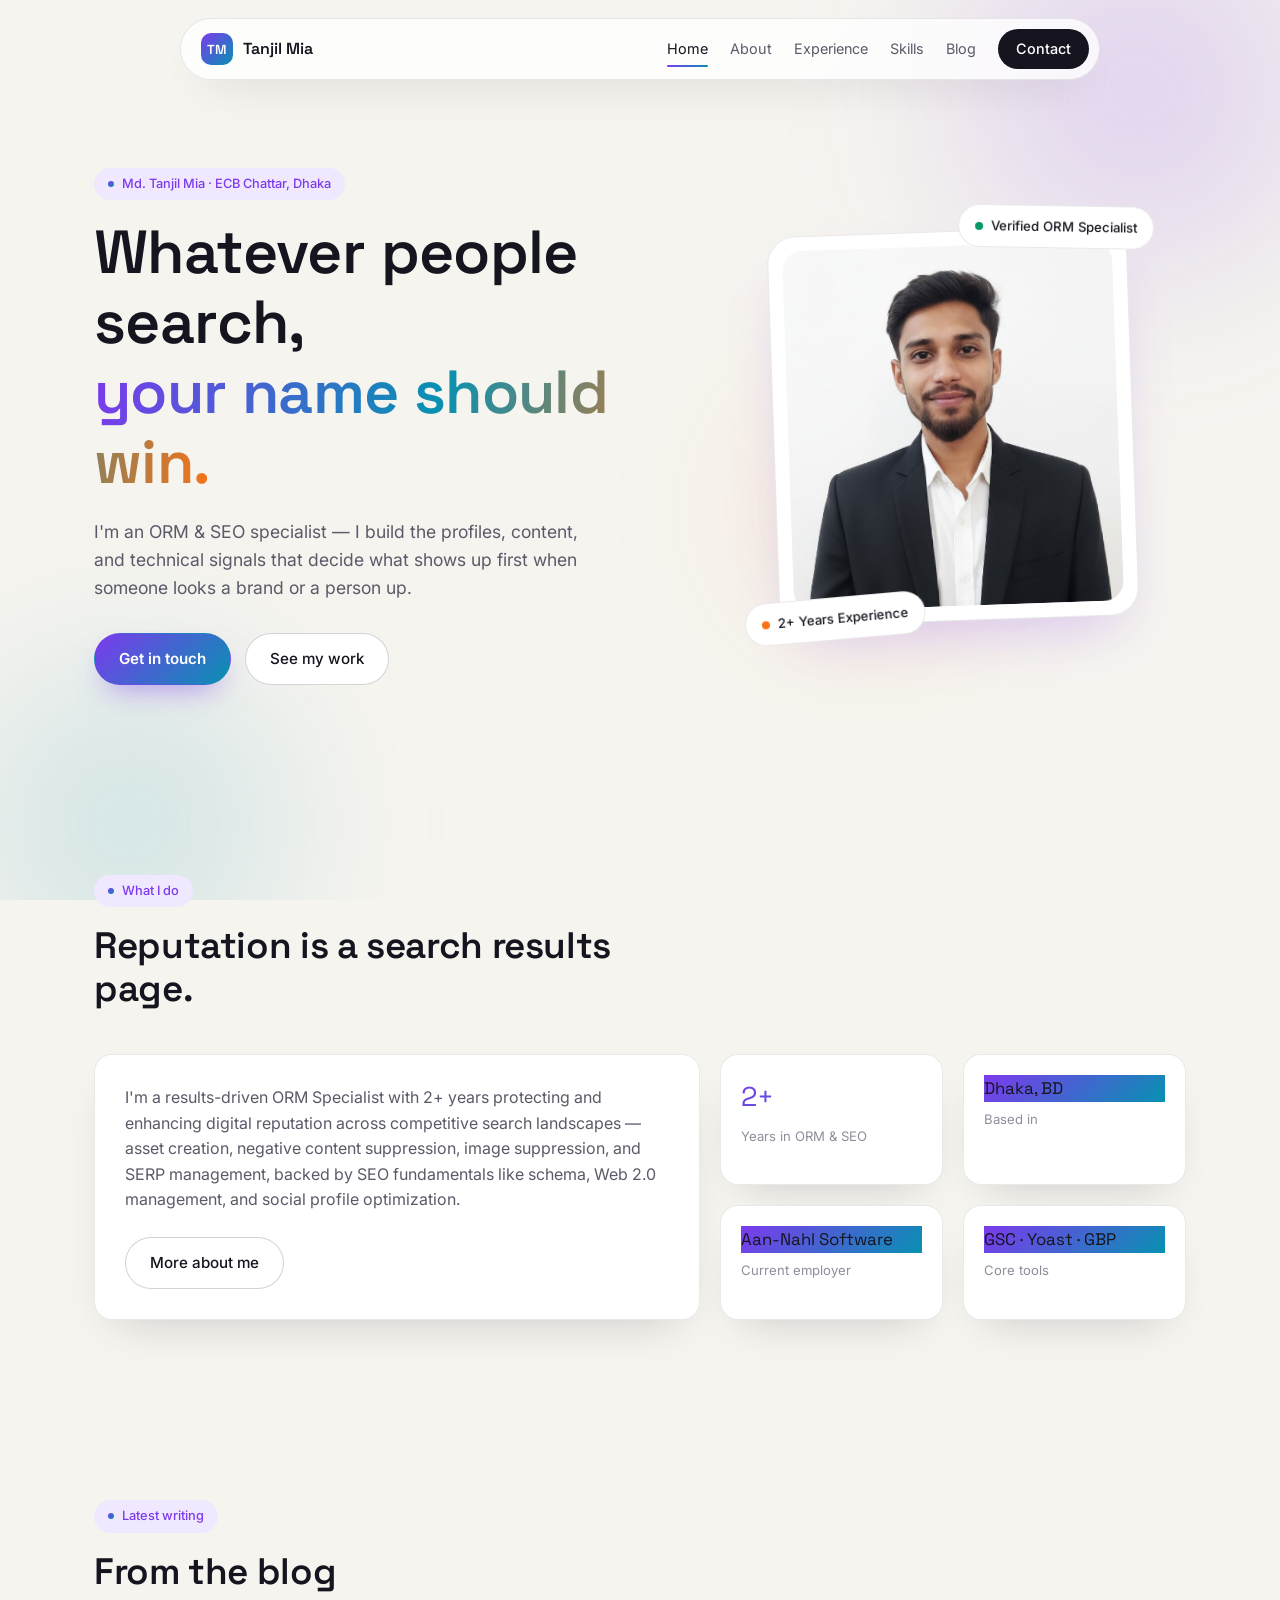
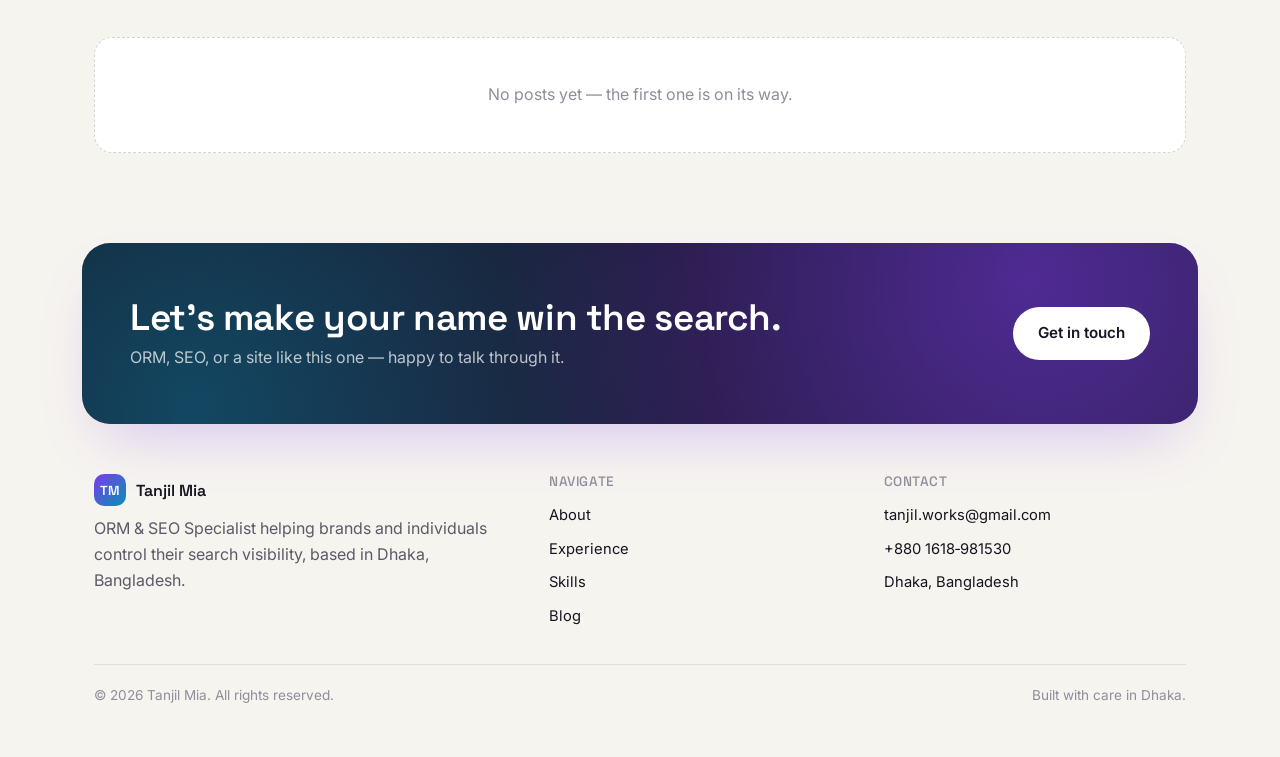
==== commit ea72a6f7: "Add files via upload" ====
--- a/index.html
+++ b/index.html
@@ -99,17 +99,17 @@
       <a href="experience.html">Experience</a>
       <a href="skills.html">Skills</a>
       <a href="blog.html">Blog</a>
-      <a href="contact.html">Contact</a>
+      <a href="contact.html" class="nav-cta">Contact</a>
     </div>
     <button class="nav-toggle" aria-label="Menu">☰</button>
   </div>
 </nav>
 
 <header class="hero">
-  <div class="wrap" style="display:grid; grid-template-columns:1.15fr 1fr; gap:48px; align-items:center;">
+  <div class="wrap">
     <div>
       <div class="eyebrow hero-enter d1">Md. Tanjil Mia · ECB Chattar, Dhaka</div>
-      <h1 class="hero-enter d2">Whatever people search,<br><span class="accent grad-text">your name should win.</span></h1>
+      <h1 class="hero-enter d2">Whatever people search,<br><span class="grad-text">your name should win.</span></h1>
       <p class="lede hero-enter d3">I'm an ORM &amp; SEO specialist — I build the profiles, content, and technical signals that decide what shows up first when someone looks a brand or a person up.</p>
       <div class="cta-row hero-enter d4">
         <a href="contact.html" class="btn btn-primary">Get in touch</a>
@@ -117,53 +117,35 @@
       </div>
     </div>
 
-    <div class="hero-right hero-enter d3">
-      <div class="hero-photo tilt-card">
+    <div class="hero-visual hero-enter d3">
+      <div class="hero-photo-card tilt-card">
         <span class="radar-ring"></span>
         <span class="radar-ring r2"></span>
-        <span class="radar-ring r3"></span>
-        <img src="assets/tanjil-mia.jpg" width="84" height="84" alt="Tanjil Mia, ORM and SEO Specialist, headshot photo" fetchpriority="high" style="position:relative; z-index:1;">
-        <div style="position:relative; z-index:1;">
-          <div class="name">Tanjil Mia</div>
-          <div class="role">ORM &amp; SEO Specialist, Dhaka</div>
-        </div>
-      </div>
-
-      <div class="serp-card tilt-card" aria-hidden="true">
-        <div class="serp-bar"><span class="dot"></span><span id="typewriter" data-text="tanjil mia"></span></div>
-        <div class="serp-result win">
-          <div class="url">tanjilmiabd.github.io</div>
-          <div class="title">Tanjil Mia — ORM &amp; SEO Specialist <span class="tag">verified</span></div>
-          <p class="desc">Dhaka-based specialist in reputation management, search visibility, and technical SEO.</p>
-        </div>
-        <div class="serp-result">
-          <div class="url">linkedin.com › in › tanjilmia</div>
-          <div class="title" style="color:var(--text-muted); font-size:0.92rem;">Tanjil Mia | LinkedIn</div>
-        </div>
-        <div class="serp-result">
-          <div class="url">github.com › tanjilmiabd</div>
-          <div class="title" style="color:var(--text-muted); font-size:0.92rem;">tanjilmiabd · GitHub</div>
-        </div>
+        <img src="assets/tanjil-mia.jpg" width="360" height="360" alt="Tanjil Mia, ORM and SEO Specialist, headshot photo" fetchpriority="high">
+        <div class="float-badge verified"><span class="dot"></span> Verified ORM Specialist</div>
+        <div class="float-badge years"><span class="dot"></span> 2+ Years Experience</div>
       </div>
     </div>
   </div>
 </header>
 
 <section>
-  <div class="wrap about-grid">
-    <div class="reveal">
-      <div class="section-head" style="margin-bottom:20px;">
-        <div class="eyebrow">What I do</div>
-        <h2>Reputation is a search results page.</h2>
-      </div>
-      <p>I'm a results-driven ORM Specialist with 2+ years protecting and enhancing digital reputation across competitive search landscapes — asset creation, negative content suppression, image suppression, and SERP management, backed by SEO fundamentals like schema, Web 2.0 management, and social profile optimization.</p>
-      <a href="about.html" class="btn btn-ghost" style="margin-top:8px;">More about me</a>
-    </div>
-    <div class="stat-list reveal">
-      <div class="stat"><span class="label">Years in ORM &amp; SEO</span><span class="num" data-count="2+">0</span></div>
-      <div class="stat"><span class="label">Current role</span><span class="num" style="font-size:1.1rem;">Executive ORM Support</span></div>
-      <div class="stat"><span class="label">Based in</span><span class="num" style="font-size:1.1rem;">Dhaka, BD</span></div>
-      <div class="stat"><span class="label">Core tools</span><span class="num" style="font-size:1.1rem;">GSC · Yoast · GBP</span></div>
+  <div class="wrap">
+    <div class="section-head reveal">
+      <div class="eyebrow">What I do</div>
+      <h2>Reputation is a search results page.</h2>
+    </div>
+    <div class="bento-about">
+      <div class="bento-card reveal tilt-card">
+        <p style="max-width:none;">I'm a results-driven ORM Specialist with 2+ years protecting and enhancing digital reputation across competitive search landscapes — asset creation, negative content suppression, image suppression, and SERP management, backed by SEO fundamentals like schema, Web 2.0 management, and social profile optimization.</p>
+        <a href="about.html" class="btn btn-ghost" style="margin-top:8px;">More about me</a>
+      </div>
+      <div class="bento-stats">
+        <div class="stat-chip reveal tilt-card"><span class="num" data-count="2" data-suffix="+">0</span><span class="label">Years in ORM &amp; SEO</span></div>
+        <div class="stat-chip reveal tilt-card"><span class="num text">Dhaka, BD</span><span class="label">Based in</span></div>
+        <div class="stat-chip reveal tilt-card"><span class="num text">Aan-Nahl Software</span><span class="label">Current employer</span></div>
+        <div class="stat-chip reveal tilt-card"><span class="num text">GSC · Yoast · GBP</span><span class="label">Core tools</span></div>
+      </div>
     </div>
   </div>
 </section>
@@ -180,10 +162,43 @@
   </div>
 </section>
 
+<div class="cta-band reveal">
+  <div>
+    <h2>Let's make your name win the search.</h2>
+    <p>ORM, SEO, or a site like this one — happy to talk through it.</p>
+  </div>
+  <a href="contact.html" class="btn btn-primary">Get in touch</a>
+</div>
+
 <footer>
-  <div class="wrap" style="display:flex; justify-content:space-between; width:100%; flex-wrap:wrap; gap:10px;">
-    <span>© <span id="year"></span> Tanjil Mia. Dhaka, Bangladesh.</span>
-    <span><a href="mailto:tanjil.works@gmail.com">tanjil.works@gmail.com</a></span>
+  <div class="wrap">
+    <div class="footer-grid">
+      <div>
+        <div class="brand" style="margin-bottom:10px;"><span class="brand-mark">TM</span> Tanjil Mia</div>
+        <p style="margin:0;">ORM &amp; SEO Specialist helping brands and individuals control their search visibility, based in Dhaka, Bangladesh.</p>
+      </div>
+      <div>
+        <h4>Navigate</h4>
+        <div class="f-links">
+          <a href="about.html">About</a>
+          <a href="experience.html">Experience</a>
+          <a href="skills.html">Skills</a>
+          <a href="blog.html">Blog</a>
+        </div>
+      </div>
+      <div>
+        <h4>Contact</h4>
+        <div class="f-links">
+          <a href="mailto:tanjil.works@gmail.com">tanjil.works@gmail.com</a>
+          <a href="tel:+8801618981530">+880 1618‑981530</a>
+          <span>Dhaka, Bangladesh</span>
+        </div>
+      </div>
+    </div>
+    <div class="footer-bottom">
+      <span>© <span id="year"></span> Tanjil Mia. All rights reserved.</span>
+      <span>Built with care in Dhaka.</span>
+    </div>
   </div>
 </footer>
 
--- a/css/style.css
+++ b/css/style.css
@@ -1,42 +1,43 @@
 /* ============================================================
    Tanjil Mia — Portfolio
-   Design concept: "Signal Field" — a premium evolution of the
-   original search/SERP idea. A near-black field with a slow,
-   glowing violet–cyan–amber aurora drifting behind glass panels;
-   gradient headlines, magnetic buttons, tilting 3D cards,
-   and scroll reveals give it a modern, high-end feel.
+   Design concept: "Daylight Signal" — a light, premium take on
+   the search/SERP idea. Warm off-white base, ink-dark text, and
+   a trio of violet/cyan/amber accents doing the work that a dark
+   theme usually does with glow. Floating pill nav, a bento-style
+   about section, a zig-zag timeline, and card-grid blog/skills
+   replace the old single-column stacked layout.
    Space Grotesk carries headlines; Inter carries reading.
    ============================================================ */
 
 :root {
-  --bg: #07070f;
-  --bg-alt: #0b0c1a;
-  --bg-raised: rgba(255, 255, 255, 0.045);
-  --text: #f4f2ff;
-  --text-muted: #a6a9d4;
-  --text-faint: #5f6296;
-  --accent: #8b5cf6;
-  --accent-2: #ff8a3d;
-  --accent-3: #22d3ee;
-  --accent-dim: #6d46c9;
-  --verified: #34d399;
-  --line: rgba(255, 255, 255, 0.09);
-  --line-strong: rgba(255, 255, 255, 0.18);
-  --radius-s: 6px;
-  --radius-m: 14px;
+  --bg: #f6f4ef;
+  --bg-soft: #efece4;
+  --surface: #ffffff;
+  --text: #15141f;
+  --text-muted: #5c5968;
+  --text-faint: #908d9b;
+  --accent: #7c3aed;
+  --accent-2: #f97316;
+  --accent-3: #0891b2;
+  --accent-soft: #efe8ff;
+  --verified: #059669;
+  --line: rgba(21, 20, 31, 0.09);
+  --line-strong: rgba(21, 20, 31, 0.18);
+  --radius-s: 8px;
+  --radius-m: 18px;
+  --radius-l: 28px;
+  --shadow-card: 0 20px 45px -24px rgba(21, 20, 31, 0.22);
+  --shadow-lift: 0 28px 60px -22px rgba(124, 58, 237, 0.28);
   --font-display: "Space Grotesk", "Segoe UI", sans-serif;
   --font-body: "Inter", "Segoe UI", sans-serif;
-  --maxw: 1080px;
+  --maxw: 1140px;
   --grad-main: linear-gradient(135deg, var(--accent), var(--accent-3));
   --grad-warm: linear-gradient(135deg, var(--accent-2), var(--accent));
 }
 
 * { box-sizing: border-box; }
 
-html {
-  scroll-behavior: smooth;
-  scroll-padding-top: 90px;
-}
+html { scroll-behavior: smooth; scroll-padding-top: 110px; }
 
 body {
   margin: 0;
@@ -49,7 +50,6 @@
 }
 
 img { max-width: 100%; display: block; }
-
 a { color: inherit; text-decoration: none; }
 
 h1, h2, h3, h4 {
@@ -58,704 +58,398 @@
   line-height: 1.15;
   margin: 0 0 0.5em;
   letter-spacing: -0.01em;
-}
-
-h1 { font-size: clamp(2.2rem, 4.6vw, 3.6rem); }
-h2 { font-size: clamp(1.6rem, 3vw, 2.2rem); }
+  color: var(--text);
+}
+
+h1 { font-size: clamp(2.3rem, 4.8vw, 3.8rem); }
+h2 { font-size: clamp(1.7rem, 3.1vw, 2.3rem); }
 h3 { font-size: 1.2rem; }
 
 p { margin: 0 0 1em; color: var(--text-muted); max-width: 62ch; }
 
-.wrap {
-  max-width: var(--maxw);
-  margin: 0 auto;
-  padding: 0 24px;
-  position: relative;
-  z-index: 1;
-}
-
-/* ---------- Nav ---------- */
-
-.nav {
-  position: fixed;
-  top: 0; left: 0; right: 0;
-  z-index: 50;
-  backdrop-filter: blur(14px);
-  background: rgba(7, 7, 15, 0.68);
-  border-bottom: 1px solid var(--line);
-}
+.wrap { max-width: var(--maxw); margin: 0 auto; padding: 0 24px; position: relative; z-index: 1; }
+
+/* ---------- Aurora (soft, colorful, light-mode) ---------- */
+
+.bg-aurora { position: fixed; inset: 0; z-index: 0; overflow: hidden; pointer-events: none; }
+.bg-aurora span { position: absolute; border-radius: 50%; filter: blur(70px); will-change: transform; }
+.bg-aurora .b1 { width: 42vw; height: 42vw; top: -14vw; right: -10vw; background: radial-gradient(circle, rgba(124,58,237,0.22), transparent 70%); animation: driftA 26s ease-in-out infinite; }
+.bg-aurora .b2 { width: 36vw; height: 36vw; bottom: -12vw; left: -8vw; background: radial-gradient(circle, rgba(8,145,178,0.20), transparent 70%); animation: driftB 32s ease-in-out infinite; }
+.bg-aurora .b3 { width: 26vw; height: 26vw; top: 38%; left: 55%; background: radial-gradient(circle, rgba(249,115,22,0.16), transparent 70%); animation: driftC 38s ease-in-out infinite; }
+
+@keyframes driftA { 0%,100% { transform: translate(0,0) scale(1); } 50% { transform: translate(-5vw, 7vw) scale(1.12); } }
+@keyframes driftB { 0%,100% { transform: translate(0,0) scale(1); } 50% { transform: translate(7vw, -5vw) scale(1.08); } }
+@keyframes driftC { 0%,100% { transform: translate(-50%,-50%) scale(1); } 50% { transform: translate(-46%,-54%) scale(1.2); } }
+@media (prefers-reduced-motion: reduce) { .bg-aurora span { animation: none !important; } }
+
+.scroll-progress { position: fixed; top: 0; left: 0; height: 3px; width: 0%; background: linear-gradient(90deg, var(--accent), var(--accent-3), var(--accent-2)); z-index: 999; transition: width 0.1s ease-out; }
+
+.cursor-glow { position: fixed; width: 300px; height: 300px; border-radius: 50%; background: radial-gradient(circle, rgba(124,58,237,0.10), transparent 70%); pointer-events: none; z-index: 1; transform: translate(-50%,-50%); left: -400px; top: -400px; transition: opacity 0.3s ease; }
+
+.grad-text { background: linear-gradient(100deg, var(--accent) 0%, var(--accent-3) 55%, var(--accent-2) 100%); -webkit-background-clip: text; background-clip: text; color: transparent; }
+
+::selection { background: var(--accent); color: #fff; }
+
+/* ---------- Floating pill nav ---------- */
+
+.nav { position: fixed; top: 18px; left: 0; right: 0; z-index: 50; display: flex; justify-content: center; padding: 0 16px; }
 
 .nav .wrap {
-  display: flex;
-  align-items: center;
-  justify-content: space-between;
-  height: 66px;
-}
-
-.brand {
-  display: flex;
-  align-items: center;
-  gap: 10px;
-  font-family: var(--font-display);
-  font-weight: 600;
-  font-size: 1.02rem;
-}
-
-.brand-mark {
-  width: 32px; height: 32px;
-  border: 1.5px solid var(--accent);
-  border-radius: 8px;
-  display: flex; align-items: center; justify-content: center;
-  font-size: 0.85rem;
-  color: var(--accent);
-}
-
-.nav-links {
-  display: flex;
-  gap: 28px;
-  font-size: 0.92rem;
-}
-
-.nav-links a {
-  color: var(--text-muted);
-  transition: color 0.15s ease;
-  padding: 4px 0;
-  border-bottom: 1px solid transparent;
-}
-
-.nav-links a:hover,
-.nav-links a.active {
-  color: var(--text);
-  border-color: var(--accent);
-}
-
-.nav-toggle {
-  display: none;
-  background: none;
-  border: 1px solid var(--line-strong);
-  border-radius: 6px;
-  color: var(--text);
-  width: 38px; height: 38px;
-  font-size: 1.1rem;
-  cursor: pointer;
-}
+  display: flex; align-items: center; justify-content: space-between;
+  width: 100%; max-width: 920px;
+  height: 62px; padding: 0 10px 0 20px;
+  background: rgba(255,255,255,0.78);
+  backdrop-filter: blur(16px);
+  border: 1px solid var(--line);
+  border-radius: 999px;
+  box-shadow: var(--shadow-card);
+}
+
+.brand { display: flex; align-items: center; gap: 10px; font-family: var(--font-display); font-weight: 600; font-size: 1rem; }
+.brand-mark { width: 32px; height: 32px; border-radius: 10px; background: var(--grad-main); display: flex; align-items: center; justify-content: center; font-size: 0.82rem; color: #fff; }
+
+.nav-links { display: flex; align-items: center; gap: 22px; font-size: 0.9rem; }
+.nav-links a { color: var(--text-muted); transition: color 0.15s ease; position: relative; padding: 4px 0; }
+.nav-links a::before { content: ""; position: absolute; left: 0; bottom: -2px; width: 0; height: 2px; border-radius: 2px; background: var(--grad-main); transition: width 0.25s ease; }
+.nav-links a:hover, .nav-links a.active { color: var(--text); }
+.nav-links a:hover::before, .nav-links a.active::before { width: 100%; }
+.nav-links .nav-cta { background: var(--text); color: #fff; padding: 8px 18px; border-radius: 999px; font-weight: 500; }
+.nav-links .nav-cta::before { display: none; }
+
+.nav-toggle { display: none; background: var(--bg-soft); border: 1px solid var(--line-strong); border-radius: 999px; color: var(--text); width: 38px; height: 38px; font-size: 1.1rem; cursor: pointer; }
 
 @media (max-width: 760px) {
+  .nav .wrap { border-radius: 22px; height: 58px; }
   .nav-links {
-    position: absolute;
-    top: 66px; left: 0; right: 0;
-    background: var(--bg-alt);
-    border-bottom: 1px solid var(--line);
-    flex-direction: column;
-    gap: 0;
-    display: none;
+    position: absolute; top: 72px; left: 16px; right: 16px;
+    background: #fff; border: 1px solid var(--line);
+    border-radius: 20px; box-shadow: var(--shadow-card);
+    flex-direction: column; align-items: stretch; gap: 0;
+    display: none; padding: 8px;
   }
   .nav-links.open { display: flex; }
-  .nav-links a {
-    padding: 14px 24px;
-    border-bottom: 1px solid var(--line);
-    width: 100%;
-  }
+  .nav-links a { padding: 13px 14px; border-radius: 12px; width: 100%; }
+  .nav-links a::before { display: none; }
+  .nav-links a.active, .nav-links a:hover { background: var(--bg-soft); }
+  .nav-links .nav-cta { text-align: center; margin-top: 4px; }
   .nav-toggle { display: block; }
 }
 
 /* ---------- Hero ---------- */
 
-.hero {
-  padding: 150px 0 90px;
-  display: grid;
-  grid-template-columns: 1.15fr 1fr;
-  gap: 48px;
-  align-items: center;
-}
-
-@media (max-width: 860px) {
-  .hero { grid-template-columns: 1fr; padding-top: 120px; }
-}
+.hero { padding: 168px 0 100px; }
+.hero .wrap { display: grid; grid-template-columns: 1.1fr 0.9fr; gap: 56px; align-items: center; }
+@media (max-width: 900px) { .hero { padding-top: 128px; } .hero .wrap { grid-template-columns: 1fr; gap: 40px; } }
 
 .eyebrow {
-  font-size: 0.82rem;
-  color: var(--text-faint);
-  margin-bottom: 14px;
-}
+  display: inline-flex; align-items: center; gap: 8px;
+  font-size: 0.8rem; font-weight: 500; color: var(--accent);
+  background: var(--accent-soft); border-radius: 999px;
+  padding: 6px 14px; margin-bottom: 18px;
+}
+.eyebrow::before { content: ""; width: 6px; height: 6px; border-radius: 50%; background: var(--grad-main); }
 
 .hero h1 { margin-bottom: 20px; }
-
-.hero .lede { font-size: 1.08rem; max-width: 46ch; }
-
-.cta-row { display: flex; gap: 14px; margin-top: 28px; flex-wrap: wrap; }
+.hero .lede { font-size: 1.1rem; max-width: 46ch; }
+
+.cta-row { display: flex; gap: 14px; margin-top: 30px; flex-wrap: wrap; }
 
 .btn {
-  display: inline-flex;
-  align-items: center;
-  gap: 8px;
-  padding: 12px 22px;
-  border-radius: var(--radius-s);
-  font-size: 0.95rem;
-  font-weight: 500;
-  cursor: pointer;
-  border: 1px solid transparent;
-  transition: transform 0.12s ease, background 0.15s ease, border-color 0.15s ease;
-}
-
-.btn:hover { transform: translateY(-1px); }
-
-.btn-primary { background: var(--grad-main); color: #0a0a14; font-weight: 600; box-shadow: 0 8px 30px -10px rgba(139, 92, 246, 0.55); }
-.btn-primary:hover { box-shadow: 0 12px 36px -8px rgba(139, 92, 246, 0.75); }
-
-.btn-ghost {
-  border-color: var(--line-strong);
-  color: var(--text);
-}
+  display: inline-flex; align-items: center; gap: 8px;
+  padding: 13px 24px; border-radius: 999px;
+  font-size: 0.95rem; font-weight: 500; cursor: pointer;
+  border: 1px solid transparent; position: relative; overflow: hidden;
+  transition: transform 0.15s ease, box-shadow 0.2s ease, border-color 0.15s ease, background 0.15s ease;
+}
+.btn:hover { transform: translateY(-2px); }
+.btn-primary { background: var(--grad-main); color: #fff; font-weight: 600; box-shadow: 0 14px 30px -12px rgba(124,58,237,0.55); }
+.btn-primary:hover { box-shadow: 0 18px 36px -10px rgba(124,58,237,0.65); }
+.btn-primary::after {
+  content: ""; position: absolute; top: 0; left: -60%; width: 40%; height: 100%;
+  background: linear-gradient(115deg, transparent, rgba(255,255,255,0.65), transparent);
+  transform: skewX(-20deg); transition: left 0.6s ease;
+}
+.btn-primary:hover::after { left: 130%; }
+.btn-ghost { border-color: var(--line-strong); color: var(--text); background: #fff; }
 .btn-ghost:hover { border-color: var(--accent); color: var(--accent); }
 
-/* hero photo + mock search stacked in right column */
-
-.hero-right { display: flex; flex-direction: column; gap: 20px; }
-
-.hero-photo {
-  display: flex;
-  align-items: center;
-  gap: 16px;
-  background: var(--bg-raised);
+/* hero visual: photo card + overlapping floating badges */
+
+.hero-visual { position: relative; display: flex; justify-content: center; }
+
+.hero-photo-card {
+  position: relative;
+  width: min(100%, 360px);
+  border-radius: var(--radius-l);
+  background: var(--surface);
+  border: 1px solid var(--line);
+  box-shadow: var(--shadow-lift);
+  padding: 14px;
+  transform: rotate(-2deg);
+}
+.hero-photo-card img { border-radius: calc(var(--radius-l) - 8px); width: 100%; aspect-ratio: 1/1; object-fit: cover; }
+
+.float-badge {
+  position: absolute;
+  display: flex; align-items: center; gap: 8px;
+  background: #fff; border: 1px solid var(--line);
+  border-radius: 999px; padding: 10px 16px;
+  box-shadow: var(--shadow-card);
+  font-size: 0.82rem; font-weight: 500;
+  white-space: nowrap;
+}
+.float-badge .dot { width: 8px; height: 8px; border-radius: 50%; }
+.float-badge.verified { top: -6%; right: -8%; transform: rotate(3deg); }
+.float-badge.verified .dot { background: var(--verified); }
+.float-badge.years { bottom: -4%; left: -10%; transform: rotate(-3deg); }
+.float-badge.years .dot { background: var(--accent-2); }
+@media (max-width: 480px) {
+  .float-badge { font-size: 0.72rem; padding: 8px 12px; }
+  .float-badge.verified { right: -2%; }
+  .float-badge.years { left: -2%; }
+}
+
+/* ---------- Section shell ---------- */
+
+section { padding: 90px 0; }
+.section-head { margin-bottom: 44px; max-width: 56ch; }
+
+/* ---------- Bento about ---------- */
+
+.bento-about { display: grid; grid-template-columns: 1.3fr 1fr; gap: 20px; }
+@media (max-width: 820px) { .bento-about { grid-template-columns: 1fr; } }
+
+.bento-card {
+  background: var(--surface);
   border: 1px solid var(--line);
   border-radius: var(--radius-m);
-  padding: 16px;
-}
-
-.hero-photo img {
-  width: 84px; height: 84px;
-  border-radius: 50%;
-  object-fit: cover;
-  border: 2px solid var(--accent);
-  flex-shrink: 0;
-}
-
-.hero-photo .name { font-family: var(--font-display); font-size: 1.05rem; margin-bottom: 2px; }
-.hero-photo .role { font-size: 0.85rem; color: var(--text-muted); }
-
-/* mock search-result card in hero */
-
-.serp-card {
-  background: var(--bg-raised);
+  padding: 30px;
+  box-shadow: var(--shadow-card);
+}
+
+.bento-stats { display: grid; grid-template-columns: 1fr 1fr; gap: 20px; }
+@media (max-width: 480px) { .bento-stats { grid-template-columns: 1fr; } }
+
+.stat-chip {
+  background: var(--surface);
   border: 1px solid var(--line);
   border-radius: var(--radius-m);
-  padding: 22px;
-}
-
-.serp-bar {
-  display: flex;
-  align-items: center;
-  gap: 10px;
-  background: var(--bg);
-  border: 1px solid var(--line-strong);
-  border-radius: 999px;
-  padding: 10px 16px;
-  font-size: 0.92rem;
-  color: var(--text-muted);
-  margin-bottom: 18px;
-}
-
-.serp-bar .dot {
-  width: 8px; height: 8px; border-radius: 50%;
-  background: var(--accent);
-  flex-shrink: 0;
-}
-
-#typewriter::after {
-  content: "";
-  display: inline-block;
-  width: 2px; height: 1em;
-  background: var(--accent);
-  margin-left: 2px;
-  vertical-align: -2px;
-  animation: blink 1s steps(1) infinite;
-}
-
-@keyframes blink { 50% { opacity: 0; } }
-
-.serp-result {
-  padding: 12px 0;
-  border-top: 1px solid var(--line);
-}
-.serp-result:first-child { border-top: none; }
-
-.serp-result .url { font-size: 0.78rem; color: var(--text-faint); margin-bottom: 3px; }
-.serp-result .title { font-family: var(--font-display); font-size: 1rem; margin-bottom: 3px; }
-.serp-result .desc { font-size: 0.85rem; margin: 0; color: var(--text-muted); }
-
-.serp-result.win {
-  background: linear-gradient(135deg, rgba(139,92,246,0.14), rgba(34,211,238,0.06));
-  margin: 0 -14px;
-  padding: 14px;
-  border-radius: 10px;
-  border-top: none;
-}
-.serp-result.win .title { color: var(--accent-3); }
-.serp-result.win .tag {
-  display: inline-block;
-  font-size: 0.68rem;
-  color: var(--verified);
-  border: 1px solid rgba(52, 211, 153, 0.4);
-  border-radius: 999px;
-  padding: 1px 9px;
-  margin-left: 8px;
-  transform: translateY(-1px);
-}
-
-/* ---------- Section shell ---------- */
-
-section { padding: 80px 0; border-top: 1px solid var(--line); }
-section:first-of-type { border-top: none; }
-
-.section-head { margin-bottom: 44px; max-width: 56ch; }
-.section-head .eyebrow { margin-bottom: 8px; }
-
-/* ---------- About ---------- */
-
-.about-grid {
-  display: grid;
-  grid-template-columns: 1fr 1fr;
-  gap: 48px;
-}
-@media (max-width: 760px) { .about-grid { grid-template-columns: 1fr; } }
-
-.stat-list { display: flex; flex-direction: column; gap: 14px; }
-.stat {
-  display: flex;
-  justify-content: space-between;
-  align-items: center;
-  padding: 16px 20px;
-  border-radius: var(--radius-m);
-  background: linear-gradient(160deg, rgba(255,255,255,0.05), rgba(255,255,255,0.02));
-  backdrop-filter: blur(10px);
-  border: 1px solid var(--line);
-}
-.stat .num { font-family: var(--font-display); font-size: 1.6rem; background: var(--grad-main); -webkit-background-clip: text; background-clip: text; color: transparent; }
-.stat .label { color: var(--text-muted); font-size: 0.9rem; }
-
-/* ---------- Experience timeline ---------- */
-
-.timeline { display: flex; flex-direction: column; }
-
-.tl-item {
-  display: grid;
-  grid-template-columns: 130px 1px 1fr;
-  gap: 28px;
-  padding-bottom: 40px;
-  position: relative;
-}
-.tl-item:last-child { padding-bottom: 0; }
-
-.tl-date {
-  font-family: var(--font-display);
-  font-size: 0.85rem;
-  color: var(--text-faint);
-  padding-top: 2px;
-}
-
-.tl-rail { background: var(--line-strong); position: relative; }
-.tl-rail::before {
-  content: "";
-  position: absolute;
-  top: 4px; left: 50%;
-  width: 9px; height: 9px;
-  border-radius: 50%;
-  background: var(--accent);
-  transform: translateX(-50%);
-}
-
-.tl-role { font-family: var(--font-display); font-size: 1.15rem; margin-bottom: 2px; }
-.tl-org { color: var(--accent); font-size: 0.92rem; margin-bottom: 10px; display: block; }
-.tl-item ul { margin: 0; padding-left: 18px; color: var(--text-muted); font-size: 0.94rem; }
-.tl-item li { margin-bottom: 6px; }
-
-@media (max-width: 640px) {
-  .tl-item { grid-template-columns: 20px 1fr; }
-  .tl-date { grid-column: 1 / -1; padding-top: 0; margin-bottom: 6px; }
-  .tl-rail { grid-row: 2; }
-}
-
-/* ---------- Skills ---------- */
-
-.skill-group { margin-bottom: 34px; }
-.skill-group:last-child { margin-bottom: 0; }
-.skill-group h3 { color: var(--text); margin-bottom: 14px; font-size: 1rem; }
-.skill-group .cat-label { color: var(--text-faint); font-size: 0.78rem; margin-bottom: 6px; display: block; }
-
-.pill-row { display: flex; flex-wrap: wrap; gap: 10px; }
+  padding: 20px;
+  box-shadow: var(--shadow-card);
+}
+.stat-chip .num { display: block; font-family: var(--font-display); font-size: 1.7rem; margin-bottom: 4px; background: var(--grad-main); -webkit-background-clip: text; background-clip: text; color: transparent; }
+.stat-chip .num.text { font-size: 1.05rem; -webkit-background-clip: initial; background-clip: initial; color: var(--text); }
+.stat-chip .label { color: var(--text-faint); font-size: 0.82rem; }
+
+/* ---------- Education rows (About) ---------- */
+
+.edu-row { display: flex; gap: 18px; padding: 18px 0; border-top: 1px solid var(--line); }
+.edu-row:first-child { border-top: none; padding-top: 0; }
+.edu-row .edu-date { flex: 0 0 110px; font-family: var(--font-display); font-size: 0.82rem; color: var(--accent-3); }
+.edu-row .edu-role { font-family: var(--font-display); font-size: 1rem; margin-bottom: 2px; }
+.edu-row .edu-org { color: var(--text-faint); font-size: 0.88rem; }
+
+/* ---------- Zig-zag experience timeline ---------- */
+
+.zigzag { display: flex; flex-direction: column; gap: 26px; position: relative; }
+.zigzag::before { content: ""; position: absolute; left: 50%; top: 0; bottom: 0; width: 2px; background: linear-gradient(var(--line-strong), var(--line)); transform: translateX(-50%); }
+@media (max-width: 760px) { .zigzag::before { left: 18px; } }
+
+.zz-item { display: grid; grid-template-columns: 1fr 44px 1fr; align-items: start; gap: 0; }
+.zz-item .zz-card {
+  background: var(--surface); border: 1px solid var(--line); border-radius: var(--radius-m);
+  padding: 24px; box-shadow: var(--shadow-card);
+}
+.zz-item .zz-dot {
+  width: 14px; height: 14px; border-radius: 50%; background: var(--grad-main);
+  justify-self: center; margin-top: 10px; box-shadow: 0 0 0 5px var(--bg);
+  position: relative; z-index: 1;
+}
+.zz-item:nth-child(odd) .zz-card { grid-column: 1; text-align: right; }
+.zz-item:nth-child(odd) .zz-card ul { text-align: left; }
+.zz-item:nth-child(even) .zz-card { grid-column: 3; }
+.zz-item .zz-spacer { grid-column: 3; }
+.zz-item:nth-child(even) .zz-spacer { grid-column: 1; }
+
+.zz-date { font-family: var(--font-display); font-size: 0.8rem; color: var(--accent-3); margin-bottom: 6px; display: block; }
+.zz-role { font-family: var(--font-display); font-size: 1.1rem; margin-bottom: 2px; }
+.zz-org { color: var(--accent); font-size: 0.88rem; display: block; margin-bottom: 10px; }
+.zz-card ul { margin: 0; padding-left: 18px; color: var(--text-muted); font-size: 0.9rem; }
+.zz-card li { margin-bottom: 6px; }
+
+@media (max-width: 760px) {
+  .zz-item { grid-template-columns: 36px 1fr; }
+  .zz-item .zz-dot { grid-column: 1; margin-top: 4px; }
+  .zz-item .zz-card, .zz-item:nth-child(even) .zz-card { grid-column: 2; text-align: left; }
+  .zz-item:nth-child(odd) .zz-card ul { text-align: left; }
+  .zz-item .zz-spacer, .zz-item:nth-child(even) .zz-spacer { display: none; }
+}
+
+/* ---------- Skills: grid of cards ---------- */
+
+.skills-grid { display: grid; grid-template-columns: repeat(2, 1fr); gap: 20px; }
+@media (max-width: 760px) { .skills-grid { grid-template-columns: 1fr; } }
+
+.skill-group {
+  background: var(--surface); border: 1px solid var(--line); border-radius: var(--radius-m);
+  padding: 26px; box-shadow: var(--shadow-card);
+}
+.skill-group h3 { margin-bottom: 14px; font-size: 1rem; }
+
+.pill-row { display: flex; flex-wrap: wrap; gap: 9px; }
 .pill {
-  border: 1px solid var(--line-strong);
-  border-radius: 999px;
-  padding: 8px 16px;
-  font-size: 0.85rem;
-  color: var(--text-muted);
-  background: rgba(255, 255, 255, 0.03);
-  backdrop-filter: blur(6px);
-}
-.pill.core {
-  border-color: rgba(139, 92, 246, 0.5);
-  color: var(--text);
-  background: linear-gradient(135deg, rgba(139,92,246,0.16), rgba(34,211,238,0.08));
-}
-
-/* ---------- Blog ---------- */
-
-.post-grid { display: flex; flex-direction: column; gap: 16px; }
+  border: 1px solid var(--line-strong); border-radius: 999px; padding: 7px 14px;
+  font-size: 0.82rem; color: var(--text-muted); background: var(--bg-soft);
+  transition: transform 0.15s ease, border-color 0.15s ease, color 0.15s ease, background 0.15s ease;
+}
+.pill.core { border-color: rgba(124,58,237,0.35); color: var(--accent); background: var(--accent-soft); font-weight: 500; }
+.pill:hover { transform: translateY(-2px); border-color: var(--accent); color: var(--accent); }
+
+/* ---------- Blog: card grid ---------- */
+
+.post-grid { display: grid; grid-template-columns: repeat(2, 1fr); gap: 20px; }
+@media (max-width: 700px) { .post-grid { grid-template-columns: 1fr; } }
 
 .post-card {
-  padding: 24px;
-  border-radius: var(--radius-m);
-  background: linear-gradient(160deg, rgba(255,255,255,0.05), rgba(255,255,255,0.015));
-  backdrop-filter: blur(10px);
-  border: 1px solid var(--line);
-  display: grid;
-  grid-template-columns: 130px 1fr;
-  gap: 24px;
-}
-@media (max-width: 600px) { .post-card { grid-template-columns: 1fr; gap: 8px; } }
-
-.post-card .pdate { color: var(--text-faint); font-size: 0.85rem; font-family: var(--font-display); }
-.post-card h3 { margin-bottom: 8px; }
+  background: var(--surface); border: 1px solid var(--line); border-radius: var(--radius-m);
+  padding: 24px; box-shadow: var(--shadow-card);
+  display: flex; flex-direction: column; gap: 10px;
+}
+.post-card .pdate { color: var(--accent-3); font-size: 0.8rem; font-family: var(--font-display); }
+.post-card h3 { margin-bottom: 0; }
 .post-card h3 a:hover { color: var(--accent); }
-.post-card .tags { margin-top: 10px; }
-.post-card .tags span {
-  font-size: 0.72rem;
-  color: var(--text-faint);
-  border: 1px solid var(--line);
-  border-radius: 999px;
-  padding: 2px 10px;
-  margin-right: 6px;
-}
+.post-card .tags { margin-top: auto; padding-top: 6px; }
+.post-card .tags span { font-size: 0.72rem; color: var(--text-faint); border: 1px solid var(--line); border-radius: 999px; padding: 2px 10px; margin-right: 6px; }
 
 .empty-state {
-  border: 1px dashed var(--line-strong);
-  border-radius: var(--radius-m);
-  padding: 40px;
-  text-align: center;
-  color: var(--text-faint);
+  border: 1px dashed var(--line-strong); border-radius: var(--radius-m);
+  padding: 44px; text-align: center; color: var(--text-faint);
+  grid-column: 1 / -1; background: var(--surface);
 }
 
 /* single post */
 
-.post-header { margin-bottom: 36px; }
-.post-header .pdate { color: var(--text-faint); font-family: var(--font-display); font-size: 0.9rem; }
-.post-body { max-width: 68ch; color: var(--text); }
-.post-body p { color: var(--text); max-width: none; }
+.post-header { margin-bottom: 34px; }
+.post-header .pdate { color: var(--accent-3); font-family: var(--font-display); font-size: 0.9rem; }
+.post-body { max-width: 68ch; }
 .post-body h2, .post-body h3 { margin-top: 1.4em; }
-.post-body a { color: var(--accent); border-bottom: 1px solid var(--accent-dim); }
-.back-link { display: inline-block; margin-bottom: 30px; color: var(--text-muted); font-size: 0.9rem; }
+.post-body a { color: var(--accent); border-bottom: 1px solid var(--accent); }
+.back-link { display: inline-flex; align-items: center; gap: 6px; margin-bottom: 30px; color: var(--text-muted); font-size: 0.9rem; }
 .back-link:hover { color: var(--accent); }
 
 /* ---------- Contact ---------- */
 
-.contact-grid {
-  display: grid;
-  grid-template-columns: 1fr 1fr;
-  gap: 40px;
-}
+.contact-grid { display: grid; grid-template-columns: 1fr 1fr; gap: 20px; }
 @media (max-width: 760px) { .contact-grid { grid-template-columns: 1fr; } }
-
 .contact-grid > div {
-  padding: 26px;
-  border-radius: var(--radius-m);
-  background: linear-gradient(160deg, rgba(255,255,255,0.045), rgba(255,255,255,0.015));
-  backdrop-filter: blur(10px);
-  border: 1px solid var(--line);
-}
-
-.contact-row {
-  display: flex;
-  justify-content: space-between;
-  padding: 16px 0;
-  border-top: 1px solid var(--line);
-  font-size: 0.95rem;
-}
-.contact-row:last-child { border-bottom: 1px solid var(--line); }
+  padding: 28px; border-radius: var(--radius-m);
+  background: var(--surface); border: 1px solid var(--line); box-shadow: var(--shadow-card);
+}
+.contact-row { display: flex; justify-content: space-between; padding: 14px 0; border-top: 1px solid var(--line); font-size: 0.95rem; }
+.contact-row:first-child { border-top: none; padding-top: 0; }
 .contact-row .k { color: var(--text-faint); }
 .contact-row a:hover { color: var(--accent); }
 
+/* ---------- CTA band (above footer) ---------- */
+
+.cta-band {
+  margin: 0 24px 50px; max-width: calc(var(--maxw) - 48px + 24px);
+  margin-left: auto; margin-right: auto;
+  border-radius: var(--radius-l);
+  background: linear-gradient(135deg, #171527, #241c3f);
+  color: #fff;
+  padding: 54px 48px;
+  display: flex; align-items: center; justify-content: space-between; gap: 24px; flex-wrap: wrap;
+  box-shadow: var(--shadow-lift);
+  position: relative; overflow: hidden;
+}
+.cta-band::before {
+  content: ""; position: absolute; inset: 0;
+  background: radial-gradient(circle at 85% 20%, rgba(124,58,237,0.5), transparent 55%),
+              radial-gradient(circle at 10% 90%, rgba(8,145,178,0.4), transparent 50%);
+}
+.cta-band > * { position: relative; z-index: 1; }
+.cta-band h2 { color: #fff; margin-bottom: 6px; }
+.cta-band p { color: rgba(255,255,255,0.72); margin-bottom: 0; }
+.cta-band .btn-primary { background: #fff; color: #171527; box-shadow: none; }
+.cta-band .btn-primary::after { background: linear-gradient(115deg, transparent, rgba(124,58,237,0.25), transparent); }
+@media (max-width: 700px) { .cta-band { padding: 38px 28px; } }
+
 /* ---------- Footer ---------- */
 
-footer {
-  border-top: 1px solid var(--line);
-  padding: 34px 0;
-  font-size: 0.85rem;
-  color: var(--text-faint);
-  display: flex;
-  justify-content: space-between;
-  flex-wrap: wrap;
-  gap: 10px;
-}
-footer a:hover { color: var(--accent); }
+footer { padding: 0 0 50px; }
+.footer-grid {
+  display: grid; grid-template-columns: 1.4fr 1fr 1fr; gap: 32px;
+  padding-bottom: 36px; border-bottom: 1px solid var(--line); margin-bottom: 20px;
+}
+@media (max-width: 700px) { .footer-grid { grid-template-columns: 1fr; gap: 26px; } }
+.footer-grid h4 { font-size: 0.85rem; color: var(--text-faint); margin-bottom: 14px; font-weight: 500; text-transform: uppercase; letter-spacing: 0.04em; }
+.footer-grid .f-links { display: flex; flex-direction: column; gap: 10px; font-size: 0.92rem; }
+.footer-grid .f-links a:hover { color: var(--accent); }
+.footer-bottom { display: flex; justify-content: space-between; flex-wrap: wrap; gap: 10px; font-size: 0.85rem; color: var(--text-faint); }
+.footer-bottom a:hover { color: var(--accent); }
 
 /* ---------- Admin ---------- */
 
-.admin-shell { padding: 140px 0 80px; }
-.admin-lock {
-  max-width: 440px;
-  margin: 0 auto;
-  text-align: center;
-}
+.admin-shell { padding: 150px 0 80px; }
 .field { margin-bottom: 18px; }
-.field label {
-  display: block;
-  font-size: 0.85rem;
-  color: var(--text-muted);
-  margin-bottom: 6px;
-}
+.field label { display: block; font-size: 0.85rem; color: var(--text-muted); margin-bottom: 6px; }
 .field input, .field textarea {
-  width: 100%;
-  background: var(--bg-raised);
-  border: 1px solid var(--line-strong);
-  border-radius: var(--radius-s);
-  color: var(--text);
-  padding: 11px 13px;
-  font-family: var(--font-body);
-  font-size: 0.95rem;
+  width: 100%; background: var(--surface); border: 1px solid var(--line-strong);
+  border-radius: var(--radius-s); color: var(--text); padding: 11px 13px;
+  font-family: var(--font-body); font-size: 0.95rem;
   transition: border-color 0.2s ease, box-shadow 0.2s ease;
 }
-.field input:focus, .field textarea:focus {
-  outline: none;
-  border-color: var(--accent);
-  box-shadow: 0 0 0 3px rgba(139, 92, 246, 0.2);
-}
+.field input:focus, .field textarea:focus { outline: none; border-color: var(--accent); box-shadow: 0 0 0 3px var(--accent-soft); }
 .field textarea { min-height: 220px; resize: vertical; font-family: monospace; }
 .field small { color: var(--text-faint); display: block; margin-top: 5px; }
 
 .admin-grid { display: grid; grid-template-columns: 1fr 1fr; gap: 18px; }
 @media (max-width: 640px) { .admin-grid { grid-template-columns: 1fr; } }
 
-.notice {
-  border-radius: var(--radius-s);
-  padding: 12px 16px;
-  font-size: 0.88rem;
-  margin-bottom: 20px;
-}
-.notice.warn { background: rgba(255, 138, 61, 0.12); border: 1px solid rgba(255, 138, 61, 0.4); color: var(--accent-2); }
-.notice.ok { background: rgba(52, 211, 153, 0.12); border: 1px solid rgba(52, 211, 153, 0.4); color: var(--verified); }
-.notice.err { background: rgba(239, 68, 68, 0.12); border: 1px solid rgba(239, 68, 68, 0.4); color: #f87171; }
-
-.existing-post-row {
-  display: flex;
-  justify-content: space-between;
-  align-items: center;
-  padding: 12px 0;
-  border-top: 1px solid var(--line);
-  font-size: 0.9rem;
-}
-.existing-post-row button {
-  background: none;
-  border: 1px solid var(--line-strong);
-  color: var(--text-faint);
-  border-radius: 6px;
-  padding: 5px 12px;
-  font-size: 0.78rem;
-  cursor: pointer;
-}
-.existing-post-row button:hover { border-color: #f87171; color: #f87171; }
-
-@media (prefers-reduced-motion: reduce) {
-  html { scroll-behavior: auto; }
-  #typewriter::after { animation: none; }
-}
-
-/* ============================================================
-   PREMIUM LAYER — "Signal Field"
-   Animated aurora field, glass surfaces, scroll reveals, tilt,
-   glow cursor, gradient text, and a top scroll-progress bar.
-   ============================================================ */
-
-/* ---- animated background field ---- */
-
-.bg-aurora {
-  position: fixed;
-  inset: 0;
-  z-index: 0;
-  overflow: hidden;
-  pointer-events: none;
-}
-.bg-aurora span {
-  position: absolute;
-  border-radius: 50%;
-  filter: blur(90px);
-  opacity: 0.35;
-  will-change: transform;
-}
-.bg-aurora .b1 {
-  width: 46vw; height: 46vw;
-  top: -12vw; right: -8vw;
-  background: radial-gradient(circle, var(--accent), transparent 70%);
-  animation: driftA 26s ease-in-out infinite;
-}
-.bg-aurora .b2 {
-  width: 40vw; height: 40vw;
-  bottom: -14vw; left: -10vw;
-  background: radial-gradient(circle, var(--verified), transparent 70%);
-  animation: driftB 32s ease-in-out infinite;
-}
-.bg-aurora .b3 {
-  width: 30vw; height: 30vw;
-  top: 40%; left: 50%;
-  background: radial-gradient(circle, #6f8fae, transparent 70%);
-  opacity: 0.18;
-  animation: driftC 38s ease-in-out infinite;
-}
-
-@keyframes driftA {
-  0%, 100% { transform: translate(0, 0) scale(1); }
-  50% { transform: translate(-6vw, 8vw) scale(1.15); }
-}
-@keyframes driftB {
-  0%, 100% { transform: translate(0, 0) scale(1); }
-  50% { transform: translate(8vw, -6vw) scale(1.1); }
-}
-@keyframes driftC {
-  0%, 100% { transform: translate(-50%, -50%) scale(1); }
-  50% { transform: translate(-46%, -54%) scale(1.25); }
-}
-
-@media (prefers-reduced-motion: reduce) {
-  .bg-aurora span { animation: none !important; }
-}
-
-/* ---- scroll progress bar ---- */
-
-.scroll-progress {
-  position: fixed;
-  top: 0; left: 0;
-  height: 3px;
-  width: 0%;
-  background: linear-gradient(90deg, var(--accent), var(--accent-3), var(--accent-2));
-  z-index: 999;
-  transition: width 0.1s ease-out;
-}
-
-/* ---- cursor glow (desktop only, added via JS) ---- */
-
-.cursor-glow {
-  position: fixed;
-  width: 320px; height: 320px;
-  border-radius: 50%;
-  background: radial-gradient(circle, rgba(139, 92, 246, 0.14), transparent 70%);
-  pointer-events: none;
-  z-index: 1;
-  transform: translate(-50%, -50%);
-  left: -400px; top: -400px;
-  transition: opacity 0.3s ease;
-}
-
-/* ---- gradient text ---- */
-
-.grad-text {
-  background: linear-gradient(100deg, var(--accent) 0%, var(--accent-3) 55%, var(--accent-2) 100%);
-  -webkit-background-clip: text;
-  background-clip: text;
-  color: transparent;
-}
-
-/* ---- scroll reveal ---- */
-
-.reveal {
-  opacity: 0;
-  transform: translateY(28px);
-  transition: opacity 0.7s cubic-bezier(.2,.7,.3,1), transform 0.7s cubic-bezier(.2,.7,.3,1);
-}
+.notice { border-radius: var(--radius-s); padding: 12px 16px; font-size: 0.88rem; margin-bottom: 20px; }
+.notice.warn { background: #fff7ed; border: 1px solid #fed7aa; color: #c2410c; }
+.notice.ok { background: #ecfdf5; border: 1px solid #a7f3d0; color: #047857; }
+.notice.err { background: #fef2f2; border: 1px solid #fecaca; color: #b91c1c; }
+
+.existing-post-row { display: flex; justify-content: space-between; align-items: center; padding: 12px 0; border-top: 1px solid var(--line); font-size: 0.9rem; }
+.existing-post-row button { background: none; border: 1px solid var(--line-strong); color: var(--text-faint); border-radius: 6px; padding: 5px 12px; font-size: 0.78rem; cursor: pointer; }
+.existing-post-row button:hover { border-color: #b91c1c; color: #b91c1c; }
+
+/* ---------- Scroll reveal ---------- */
+
+.reveal { opacity: 0; transform: translateY(26px); transition: opacity 0.7s cubic-bezier(.2,.7,.3,1), transform 0.7s cubic-bezier(.2,.7,.3,1); }
 .reveal.visible { opacity: 1; transform: translateY(0); }
-
-@media (prefers-reduced-motion: reduce) {
-  .reveal { opacity: 1; transform: none; transition: none; }
-}
-
-/* ---- tilt cards / glass surfaces ---- */
-
-.tilt-card {
-  transform-style: preserve-3d;
-  transition: transform 0.25s ease, box-shadow 0.25s ease;
-  will-change: transform;
-}
-.tilt-card:hover {
-  box-shadow: 0 30px 60px -20px rgba(0,0,0,0.6), 0 0 0 1px rgba(139,92,246,0.2);
-}
-
-.serp-card, .hero-photo, .post-card, .stat, .pill, .tl-item {
-  transition: transform 0.25s ease, box-shadow 0.25s ease, border-color 0.25s ease, background 0.25s ease;
-}
-.post-card:hover h3 a { color: var(--accent-3); }
-.stat:hover, .pill:hover { border-color: rgba(139, 92, 246, 0.55); }
-.pill:hover { transform: translateY(-2px); color: var(--text); }
-
-/* ---- radar rings behind hero photo ---- */
-
-.hero-photo { position: relative; overflow: visible; }
+@media (prefers-reduced-motion: reduce) { .reveal { opacity: 1; transform: none; transition: none; } }
+
+/* ---------- Tilt cards ---------- */
+
+.tilt-card { transform-style: preserve-3d; transition: transform 0.25s ease, box-shadow 0.25s ease; will-change: transform; }
+.tilt-card:hover { box-shadow: 0 32px 60px -22px rgba(124,58,237,0.3); }
+
+/* ---------- Hero entrance ---------- */
+
+.hero-enter { opacity: 0; transform: translateY(16px); animation: heroIn 0.8s cubic-bezier(.2,.7,.3,1) forwards; }
+.hero-enter.d1 { animation-delay: 0.05s; }
+.hero-enter.d2 { animation-delay: 0.18s; }
+.hero-enter.d3 { animation-delay: 0.32s; }
+.hero-enter.d4 { animation-delay: 0.46s; }
+@keyframes heroIn { to { opacity: 1; transform: translateY(0); } }
+@media (prefers-reduced-motion: reduce) { .hero-enter { animation: none; opacity: 1; transform: none; } }
+
+/* ---------- Radar ring (hero photo) ---------- */
+
 .radar-ring {
-  position: absolute;
-  left: 16px; top: 50%;
-  width: 84px; height: 84px;
-  border-radius: 50%;
-  border: 1px solid rgba(139, 92, 246, 0.55);
-  transform: translateY(-50%) scale(1);
-  opacity: 0;
-  animation: ping 3s ease-out infinite;
-  pointer-events: none;
+  position: absolute; left: 50%; top: 50%;
+  width: 100%; height: 100%;
+  border-radius: var(--radius-l);
+  border: 1px solid rgba(124,58,237,0.35);
+  transform: translate(-50%,-50%) scale(1); opacity: 0;
+  animation: ping 3s ease-out infinite; pointer-events: none;
 }
 .radar-ring.r2 { animation-delay: 1s; }
 .radar-ring.r3 { animation-delay: 2s; }
-
-@keyframes ping {
-  0% { transform: translateY(-50%) scale(1); opacity: 0.55; }
-  100% { transform: translateY(-50%) scale(2.1); opacity: 0; }
-}
+@keyframes ping { 0% { transform: translate(-50%,-50%) scale(1); opacity: 0.5; } 100% { transform: translate(-50%,-50%) scale(1.18); opacity: 0; } }
 @media (prefers-reduced-motion: reduce) { .radar-ring { animation: none; opacity: 0; } }
 
-/* ---- button shine ---- */
-
-.btn { position: relative; overflow: hidden; }
-.btn-primary::after {
-  content: "";
-  position: absolute;
-  top: 0; left: -60%;
-  width: 40%; height: 100%;
-  background: linear-gradient(115deg, transparent, rgba(255,255,255,0.55), transparent);
-  transform: skewX(-20deg);
-  transition: left 0.6s ease;
-}
-.btn-primary:hover::after { left: 130%; }
-
-/* ---- nav link underline sweep ---- */
-
-.nav-links a { position: relative; }
-.nav-links a::before {
-  content: "";
-  position: absolute;
-  left: 0; bottom: -1px;
-  width: 0; height: 1px;
-  background: var(--accent);
-  transition: width 0.25s ease;
-}
-.nav-links a:hover::before, .nav-links a.active::before { width: 100%; }
-
-/* ---- glass upgrade for raised surfaces ---- */
-
-.serp-card, .hero-photo {
-  background: linear-gradient(160deg, rgba(139,92,246,0.10), rgba(34,211,238,0.05));
-  backdrop-filter: blur(14px);
-  border: 1px solid rgba(244,242,255,0.1);
-}
-
-/* ---- animated counter number ---- */
-
-.stat .num[data-count] { font-variant-numeric: tabular-nums; }
-
-/* ---- hero entrance timing ---- */
-
-.hero-enter { opacity: 0; transform: translateY(18px); animation: heroIn 0.8s cubic-bezier(.2,.7,.3,1) forwards; }
-.hero-enter.d1 { animation-delay: 0.05s; }
-.hero-enter.d2 { animation-delay: 0.2s; }
-.hero-enter.d3 { animation-delay: 0.35s; }
-.hero-enter.d4 { animation-delay: 0.5s; }
-@keyframes heroIn { to { opacity: 1; transform: translateY(0); } }
-@media (prefers-reduced-motion: reduce) { .hero-enter { animation: none; opacity: 1; transform: none; } }
-
-::selection { background: var(--accent); color: #0a0a14; }
-
+@media (prefers-reduced-motion: reduce) { html { scroll-behavior: auto; } }
